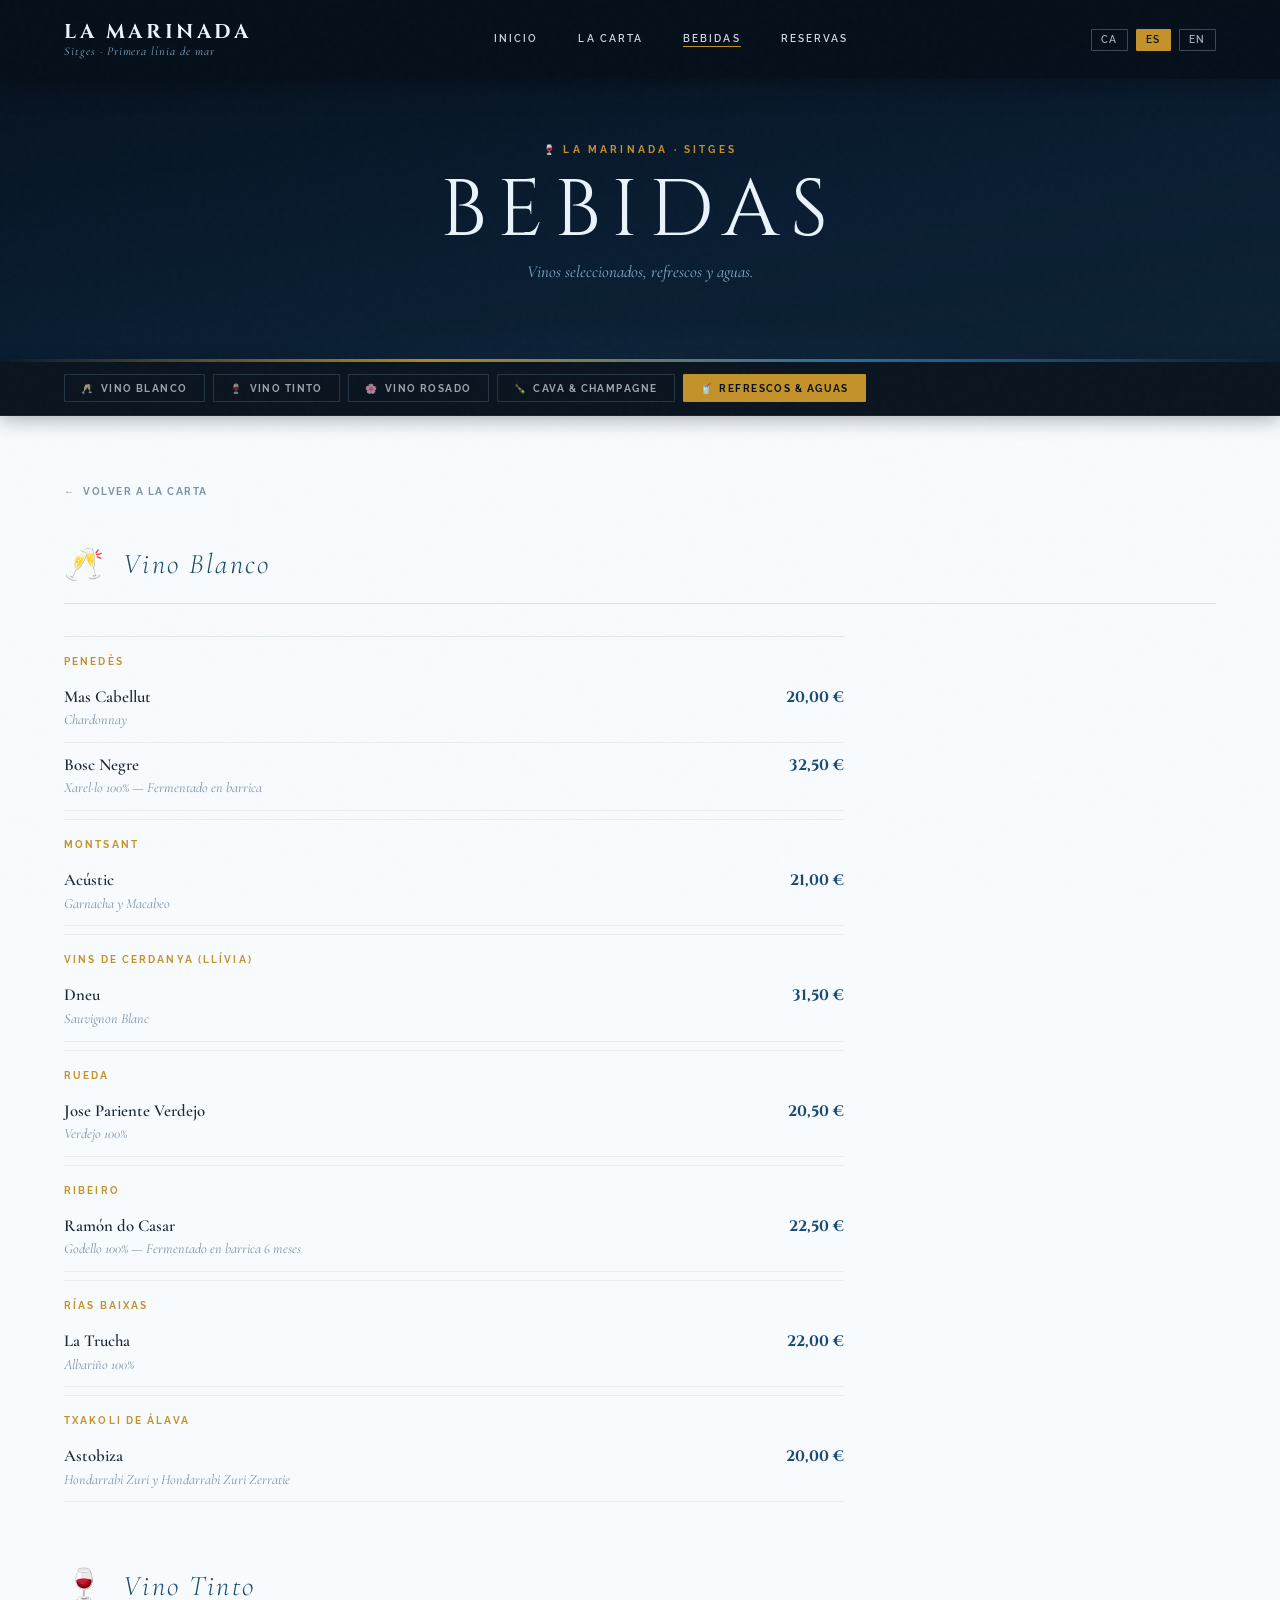
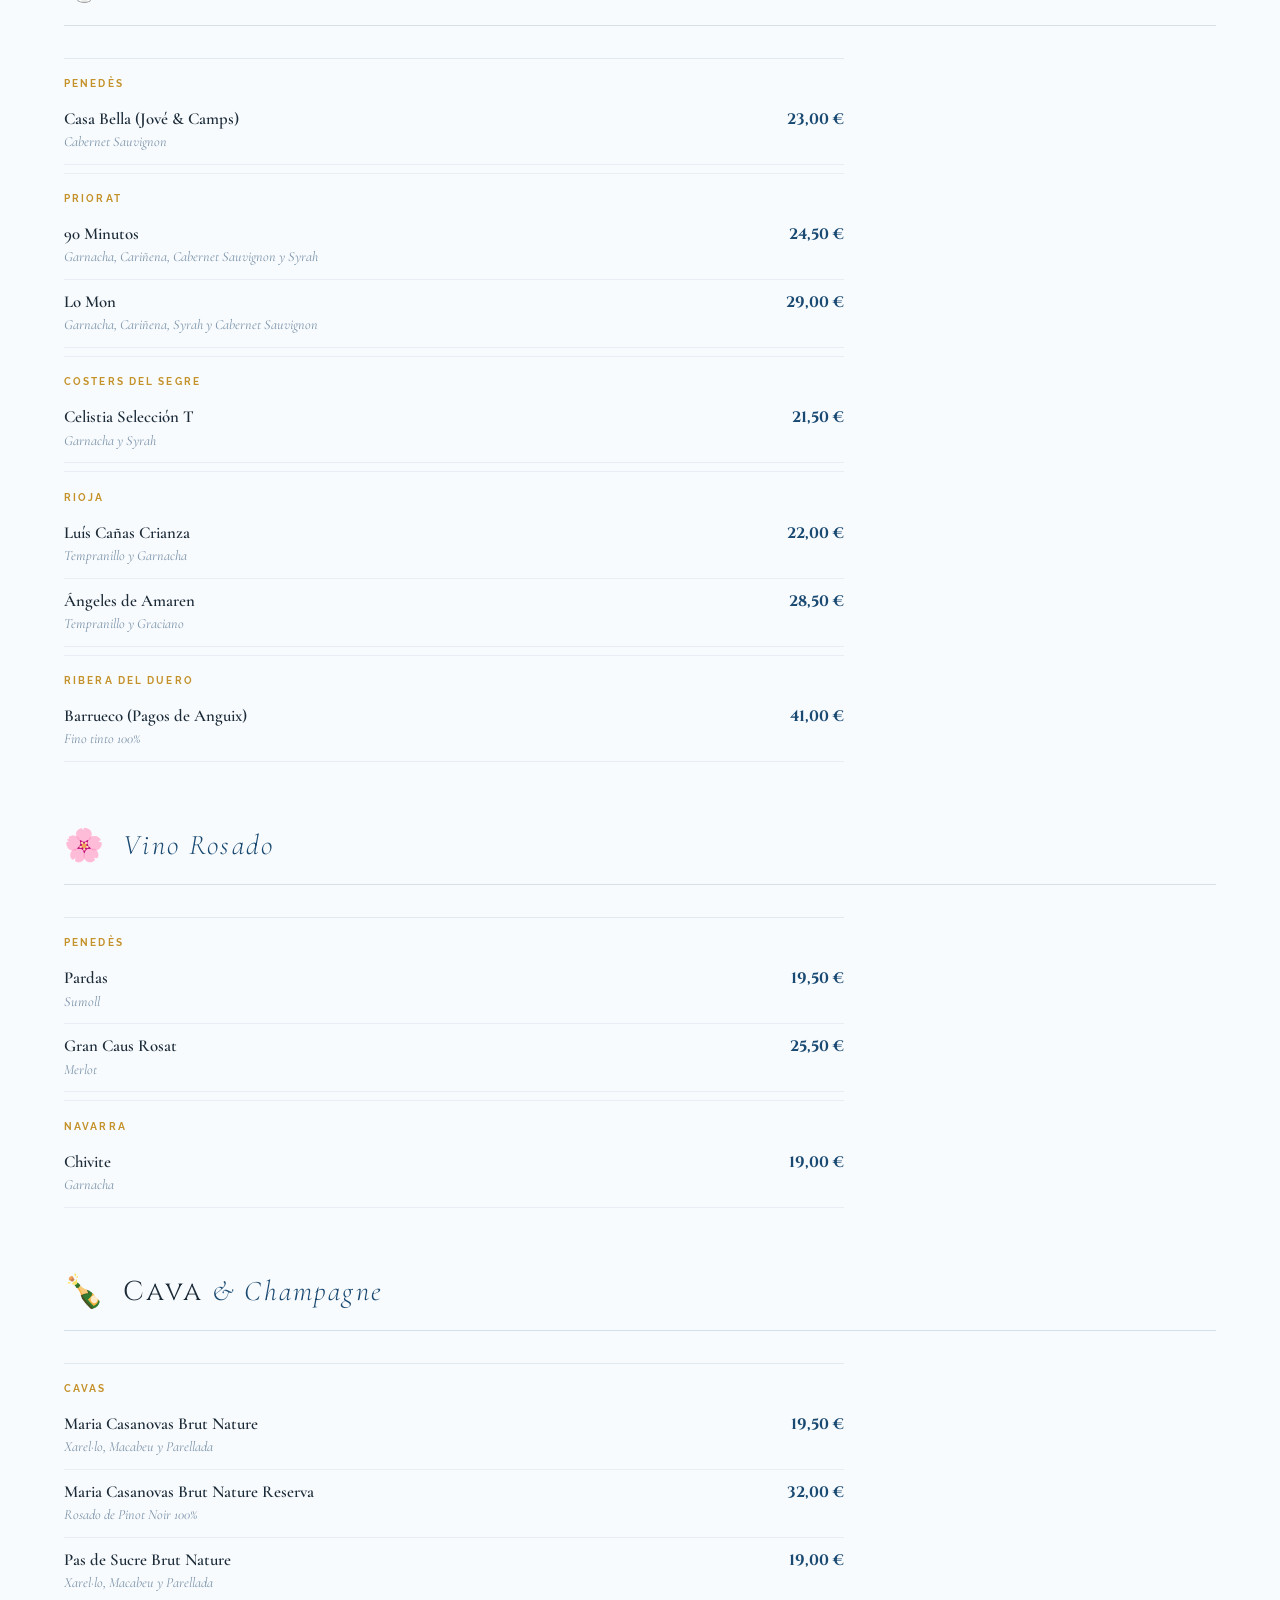
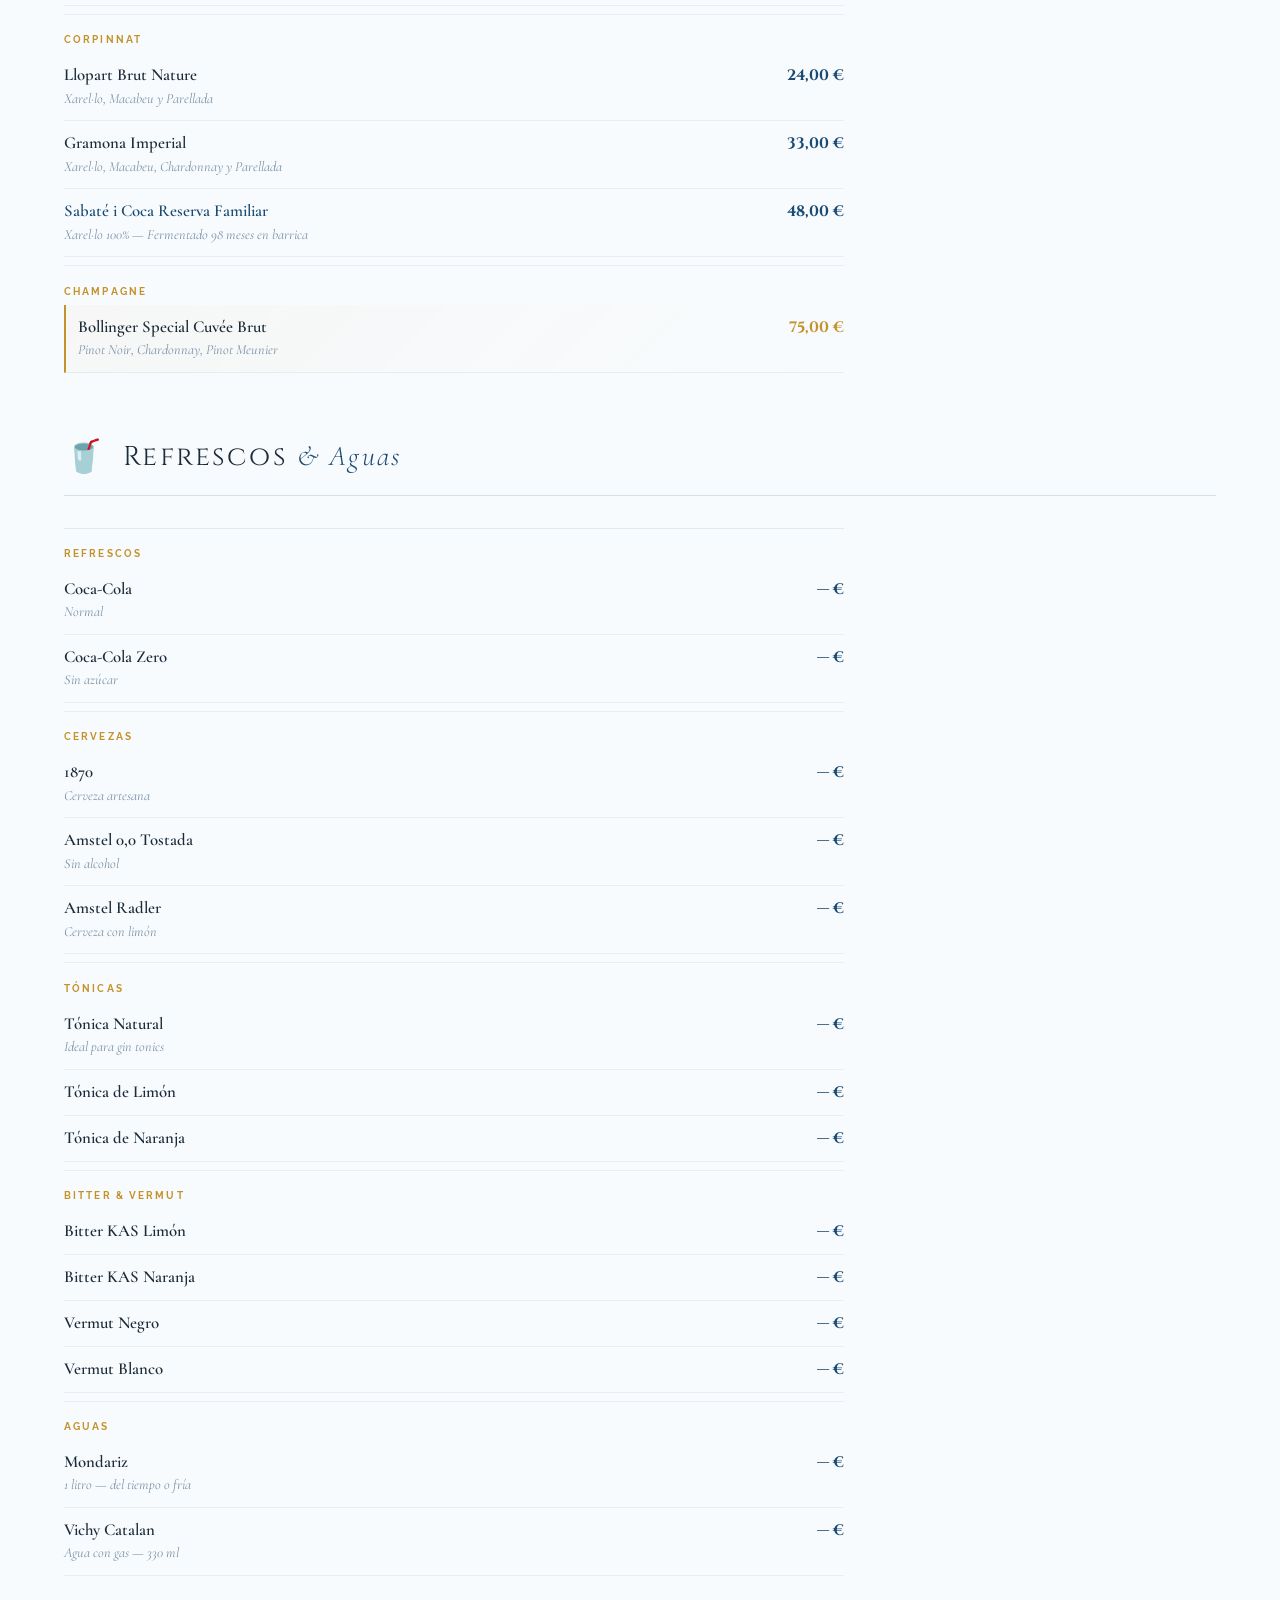
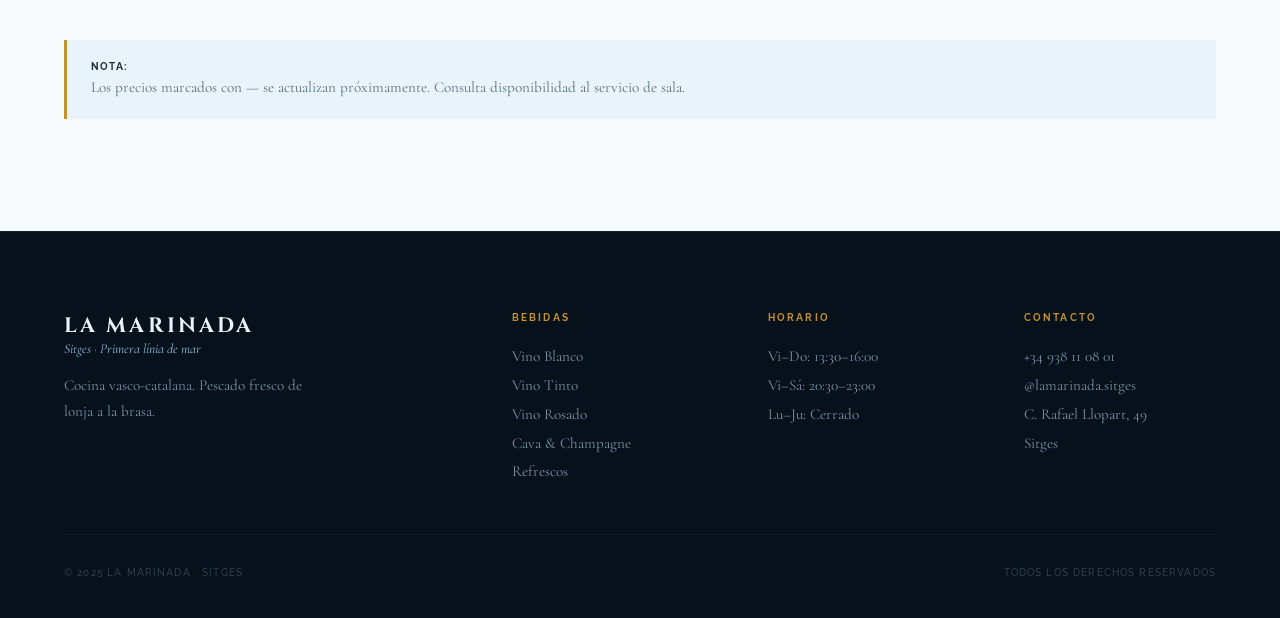
==== begudes.html @ a53715b2 "arreglamos errores y añadimos postres/platos y bebidas" ====
<!DOCTYPE html>
<html lang="es">
<head>
  <meta charset="UTF-8" />
  <meta name="viewport" content="width=device-width, initial-scale=1.0" />
  <title>Begudes — La Marinada · Sitges</title>
  <link rel="preconnect" href="https://fonts.googleapis.com" />
  <link rel="preconnect" href="https://fonts.gstatic.com" crossorigin />
  <link href="https://fonts.googleapis.com/css2?family=Cinzel:wght@400;600;700&family=Cormorant+Garamond:ital,wght@0,300;0,400;0,600;1,300;1,400;1,600&family=Raleway:wght@400;500;600;700&display=swap" rel="stylesheet" />
  <link rel="stylesheet" href="global.css" />
  <link rel="stylesheet" href="carta.css" />
  <link rel="stylesheet" href="begudes.css" />
</head>
<body class="lang-es">

<nav class="main-nav solid" id="main-nav">
  <a href="index.html" class="nav-logo">
    <span class="nav-logo-main">La Marinada</span>
    <span class="nav-logo-sub">Sitges · Primera línia de mar</span>
  </a>
  <ul class="nav-links">
    <li data-lang="ca"><a href="index.html">Inici</a></li>
    <li data-lang="ca"><a href="carta.html">La Carta</a></li>
    <li data-lang="ca"><a href="begudes.html" class="active">Begudes</a></li>
    <li data-lang="ca"><a href="index.html#reserva">Reserva</a></li>
    <li data-lang="es"><a href="index.html">Inicio</a></li>
    <li data-lang="es"><a href="carta.html">La Carta</a></li>
    <li data-lang="es"><a href="begudes.html" class="active">Bebidas</a></li>
    <li data-lang="es"><a href="index.html#reserva">Reservas</a></li>
    <li data-lang="en"><a href="index.html">Home</a></li>
    <li data-lang="en"><a href="carta.html">Menu</a></li>
    <li data-lang="en"><a href="begudes.html" class="active">Drinks</a></li>
    <li data-lang="en"><a href="index.html#reserva">Reserve</a></li>
  </ul>
  <div class="lang-switcher">
    <button onclick="setLang('ca')" data-lbtn="ca">CA</button>
    <button onclick="setLang('es')" data-lbtn="es">ES</button>
    <button onclick="setLang('en')" data-lbtn="en">EN</button>
  </div>
</nav>

<header class="page-header">
  <p class="page-header-eyebrow">🍷 La Marinada · Sitges</p>
  <h1>
    <span data-lang="ca">Begudes</span>
    <span data-lang="es">Bebidas</span>
    <span data-lang="en">Drinks</span>
  </h1>
  <p class="page-header-sub">
    <span data-lang="ca">Vins seleccionats, refrescos i aigües.</span>
    <span data-lang="es">Vinos seleccionados, refrescos y aguas.</span>
    <span data-lang="en">Selected wines, soft drinks and waters.</span>
  </p>
</header>

<!-- STICKY NAV -->
<nav class="cat-nav">
  <button class="cat-btn active" onclick="scrollToCategory('vi-blanc', this)">
    🥂 <span data-lang="ca">Vi Blanc</span><span data-lang="es">Vino Blanco</span><span data-lang="en">White Wine</span>
  </button>
  <button class="cat-btn" onclick="scrollToCategory('vi-negre', this)">
    🍷 <span data-lang="ca">Vi Negre</span><span data-lang="es">Vino Tinto</span><span data-lang="en">Red Wine</span>
  </button>
  <button class="cat-btn" onclick="scrollToCategory('vi-rosat', this)">
    🌸 <span data-lang="ca">Vi Rosat</span><span data-lang="es">Vino Rosado</span><span data-lang="en">Rosé Wine</span>
  </button>
  <button class="cat-btn" onclick="scrollToCategory('cava', this)">
    🍾 <span data-lang="ca">Cava & Champagne</span><span data-lang="es">Cava & Champagne</span><span data-lang="en">Cava & Champagne</span>
  </button>
  <button class="cat-btn" onclick="scrollToCategory('refrescos', this)">
    🥤 <span data-lang="ca">Refrescos & Aigües</span><span data-lang="es">Refrescos & Aguas</span><span data-lang="en">Soft Drinks & Water</span>
  </button>
</nav>

<main class="carta-wrap">

  <a href="carta.html" class="back-link">
    ← <span data-lang="ca">Tornar a la carta</span><span data-lang="es">Volver a la carta</span><span data-lang="en">Back to menu</span>
  </a>

  <!-- ══════════════════════════
       VI BLANC
  ═══════════════════════════ -->
  <section class="cat-section beg-section" data-lang="ca" id="vi-blanc">
    <div class="cat-header">
      <span class="cat-icon">🥂</span>
      <h2 class="cat-title"><em>Vi Blanc</em></h2>
    </div>
    <div class="wine-list">
      <div class="wine-region">Penedès</div>
      <div class="wine-item"><div class="wine-info"><span class="wine-name">Mas Cabellut</span><span class="wine-grape">Chardonnay</span></div><span class="wine-price">20,00 €</span></div>
      <div class="wine-item"><div class="wine-info"><span class="wine-name">Bosc Negre</span><span class="wine-grape">Xarel·lo 100% — Fermentat en barrica</span></div><span class="wine-price">32,50 €</span></div>

      <div class="wine-region">Montsant</div>
      <div class="wine-item"><div class="wine-info"><span class="wine-name">Acústic</span><span class="wine-grape">Garnatxa i Macabeu</span></div><span class="wine-price">21,00 €</span></div>

      <div class="wine-region">Vins de Cerdanya (Llívia)</div>
      <div class="wine-item"><div class="wine-info"><span class="wine-name">Dneu</span><span class="wine-grape">Sauvignon Blanc</span></div><span class="wine-price">31,50 €</span></div>

      <div class="wine-region">Rueda</div>
      <div class="wine-item"><div class="wine-info"><span class="wine-name">Jose Pariente Verdejo</span><span class="wine-grape">Verdejo 100%</span></div><span class="wine-price">20,50 €</span></div>

      <div class="wine-region">Ribeiro</div>
      <div class="wine-item"><div class="wine-info"><span class="wine-name">Ramón do Casar</span><span class="wine-grape">Godello 100% — Fermentat en barrica 6 mesos</span></div><span class="wine-price">22,50 €</span></div>

      <div class="wine-region">Ries Baixas</div>
      <div class="wine-item"><div class="wine-info"><span class="wine-name">La Trucha</span><span class="wine-grape">Albariño 100%</span></div><span class="wine-price">22,00 €</span></div>

      <div class="wine-region">Txakoli de Àlava</div>
      <div class="wine-item"><div class="wine-info"><span class="wine-name">Astobiza</span><span class="wine-grape">Hondarrabi Zuri i Hondarrabi Zuri Zerratie</span></div><span class="wine-price">20,00 €</span></div>
    </div>
  </section>

  <section class="cat-section beg-section" data-lang="es" id="vi-blanc">
    <div class="cat-header">
      <span class="cat-icon">🥂</span>
      <h2 class="cat-title"><em>Vino Blanco</em></h2>
    </div>
    <div class="wine-list">
      <div class="wine-region">Penedès</div>
      <div class="wine-item"><div class="wine-info"><span class="wine-name">Mas Cabellut</span><span class="wine-grape">Chardonnay</span></div><span class="wine-price">20,00 €</span></div>
      <div class="wine-item"><div class="wine-info"><span class="wine-name">Bosc Negre</span><span class="wine-grape">Xarel·lo 100% — Fermentado en barrica</span></div><span class="wine-price">32,50 €</span></div>

      <div class="wine-region">Montsant</div>
      <div class="wine-item"><div class="wine-info"><span class="wine-name">Acústic</span><span class="wine-grape">Garnacha y Macabeo</span></div><span class="wine-price">21,00 €</span></div>

      <div class="wine-region">Vins de Cerdanya (Llívia)</div>
      <div class="wine-item"><div class="wine-info"><span class="wine-name">Dneu</span><span class="wine-grape">Sauvignon Blanc</span></div><span class="wine-price">31,50 €</span></div>

      <div class="wine-region">Rueda</div>
      <div class="wine-item"><div class="wine-info"><span class="wine-name">Jose Pariente Verdejo</span><span class="wine-grape">Verdejo 100%</span></div><span class="wine-price">20,50 €</span></div>

      <div class="wine-region">Ribeiro</div>
      <div class="wine-item"><div class="wine-info"><span class="wine-name">Ramón do Casar</span><span class="wine-grape">Godello 100% — Fermentado en barrica 6 meses</span></div><span class="wine-price">22,50 €</span></div>

      <div class="wine-region">Rías Baixas</div>
      <div class="wine-item"><div class="wine-info"><span class="wine-name">La Trucha</span><span class="wine-grape">Albariño 100%</span></div><span class="wine-price">22,00 €</span></div>

      <div class="wine-region">Txakoli de Álava</div>
      <div class="wine-item"><div class="wine-info"><span class="wine-name">Astobiza</span><span class="wine-grape">Hondarrabi Zuri y Hondarrabi Zuri Zerratie</span></div><span class="wine-price">20,00 €</span></div>
    </div>
  </section>

  <section class="cat-section beg-section" data-lang="en" id="vi-blanc">
    <div class="cat-header">
      <span class="cat-icon">🥂</span>
      <h2 class="cat-title"><em>White Wine</em></h2>
    </div>
    <div class="wine-list">
      <div class="wine-region">Penedès</div>
      <div class="wine-item"><div class="wine-info"><span class="wine-name">Mas Cabellut</span><span class="wine-grape">Chardonnay</span></div><span class="wine-price">20,00 €</span></div>
      <div class="wine-item"><div class="wine-info"><span class="wine-name">Bosc Negre</span><span class="wine-grape">Xarel·lo 100% — Barrel fermented</span></div><span class="wine-price">32,50 €</span></div>
      <div class="wine-region">Montsant</div>
      <div class="wine-item"><div class="wine-info"><span class="wine-name">Acústic</span><span class="wine-grape">Grenache & Macabeo</span></div><span class="wine-price">21,00 €</span></div>
      <div class="wine-region">Vins de Cerdanya (Llívia)</div>
      <div class="wine-item"><div class="wine-info"><span class="wine-name">Dneu</span><span class="wine-grape">Sauvignon Blanc</span></div><span class="wine-price">31,50 €</span></div>
      <div class="wine-region">Rueda</div>
      <div class="wine-item"><div class="wine-info"><span class="wine-name">Jose Pariente Verdejo</span><span class="wine-grape">Verdejo 100%</span></div><span class="wine-price">20,50 €</span></div>
      <div class="wine-region">Ribeiro</div>
      <div class="wine-item"><div class="wine-info"><span class="wine-name">Ramón do Casar</span><span class="wine-grape">Godello 100% — 6 months barrel aged</span></div><span class="wine-price">22,50 €</span></div>
      <div class="wine-region">Rías Baixas</div>
      <div class="wine-item"><div class="wine-info"><span class="wine-name">La Trucha</span><span class="wine-grape">Albariño 100%</span></div><span class="wine-price">22,00 €</span></div>
      <div class="wine-region">Txakoli de Álava</div>
      <div class="wine-item"><div class="wine-info"><span class="wine-name">Astobiza</span><span class="wine-grape">Hondarrabi Zuri & Hondarrabi Zuri Zerratie</span></div><span class="wine-price">20,00 €</span></div>
    </div>
  </section>

  <!-- ══════════════════════════
       VI NEGRE
  ═══════════════════════════ -->
  <section class="cat-section beg-section" data-lang="ca" id="vi-negre">
    <div class="cat-header">
      <span class="cat-icon">🍷</span>
      <h2 class="cat-title"><em>Vi Negre</em></h2>
    </div>
    <div class="wine-list">
      <div class="wine-region">Penedès</div>
      <div class="wine-item"><div class="wine-info"><span class="wine-name">Casa Bella (Jové & Camps)</span><span class="wine-grape">Cabernet Sauvignon</span></div><span class="wine-price">23,00 €</span></div>
      <div class="wine-region">Priorat</div>
      <div class="wine-item"><div class="wine-info"><span class="wine-name">90 Minuts</span><span class="wine-grape">Garnatxa, Carinyena, Cabernet Sauvignon i Syra</span></div><span class="wine-price">24,50 €</span></div>
      <div class="wine-item"><div class="wine-info"><span class="wine-name">Lo Mon</span><span class="wine-grape">Garnatxa, Carinyena, Syrah i Cabernet Sauvignon</span></div><span class="wine-price">29,00 €</span></div>
      <div class="wine-region">Costers del Segre</div>
      <div class="wine-item"><div class="wine-info"><span class="wine-name">Celistia Selecció T</span><span class="wine-grape">Garnatxa i Syrah</span></div><span class="wine-price">21,50 €</span></div>
      <div class="wine-region">Rioja</div>
      <div class="wine-item"><div class="wine-info"><span class="wine-name">Luís Cañas Crianza</span><span class="wine-grape">Tempranillo i Garnatxa</span></div><span class="wine-price">22,00 €</span></div>
      <div class="wine-item"><div class="wine-info"><span class="wine-name">Ángeles de Amaren</span><span class="wine-grape">Tempranillo i Graciano</span></div><span class="wine-price">28,50 €</span></div>
      <div class="wine-region">Ribera del Duero</div>
      <div class="wine-item"><div class="wine-info"><span class="wine-name">Barrueco (Pagos de Anguix)</span><span class="wine-grape">Fino tinto 100%</span></div><span class="wine-price">41,00 €</span></div>
    </div>
  </section>

  <section class="cat-section beg-section" data-lang="es" id="vi-negre">
    <div class="cat-header">
      <span class="cat-icon">🍷</span>
      <h2 class="cat-title"><em>Vino Tinto</em></h2>
    </div>
    <div class="wine-list">
      <div class="wine-region">Penedès</div>
      <div class="wine-item"><div class="wine-info"><span class="wine-name">Casa Bella (Jové & Camps)</span><span class="wine-grape">Cabernet Sauvignon</span></div><span class="wine-price">23,00 €</span></div>
      <div class="wine-region">Priorat</div>
      <div class="wine-item"><div class="wine-info"><span class="wine-name">90 Minutos</span><span class="wine-grape">Garnacha, Cariñena, Cabernet Sauvignon y Syrah</span></div><span class="wine-price">24,50 €</span></div>
      <div class="wine-item"><div class="wine-info"><span class="wine-name">Lo Mon</span><span class="wine-grape">Garnacha, Cariñena, Syrah y Cabernet Sauvignon</span></div><span class="wine-price">29,00 €</span></div>
      <div class="wine-region">Costers del Segre</div>
      <div class="wine-item"><div class="wine-info"><span class="wine-name">Celistia Selección T</span><span class="wine-grape">Garnacha y Syrah</span></div><span class="wine-price">21,50 €</span></div>
      <div class="wine-region">Rioja</div>
      <div class="wine-item"><div class="wine-info"><span class="wine-name">Luís Cañas Crianza</span><span class="wine-grape">Tempranillo y Garnacha</span></div><span class="wine-price">22,00 €</span></div>
      <div class="wine-item"><div class="wine-info"><span class="wine-name">Ángeles de Amaren</span><span class="wine-grape">Tempranillo y Graciano</span></div><span class="wine-price">28,50 €</span></div>
      <div class="wine-region">Ribera del Duero</div>
      <div class="wine-item"><div class="wine-info"><span class="wine-name">Barrueco (Pagos de Anguix)</span><span class="wine-grape">Fino tinto 100%</span></div><span class="wine-price">41,00 €</span></div>
    </div>
  </section>

  <section class="cat-section beg-section" data-lang="en" id="vi-negre">
    <div class="cat-header">
      <span class="cat-icon">🍷</span>
      <h2 class="cat-title"><em>Red Wine</em></h2>
    </div>
    <div class="wine-list">
      <div class="wine-region">Penedès</div>
      <div class="wine-item"><div class="wine-info"><span class="wine-name">Casa Bella (Jové & Camps)</span><span class="wine-grape">Cabernet Sauvignon</span></div><span class="wine-price">23,00 €</span></div>
      <div class="wine-region">Priorat</div>
      <div class="wine-item"><div class="wine-info"><span class="wine-name">90 Minuts</span><span class="wine-grape">Grenache, Carignan, Cabernet Sauvignon & Syrah</span></div><span class="wine-price">24,50 €</span></div>
      <div class="wine-item"><div class="wine-info"><span class="wine-name">Lo Mon</span><span class="wine-grape">Grenache, Carignan, Syrah & Cabernet Sauvignon</span></div><span class="wine-price">29,00 €</span></div>
      <div class="wine-region">Costers del Segre</div>
      <div class="wine-item"><div class="wine-info"><span class="wine-name">Celistia Selecció T</span><span class="wine-grape">Grenache & Syrah</span></div><span class="wine-price">21,50 €</span></div>
      <div class="wine-region">Rioja</div>
      <div class="wine-item"><div class="wine-info"><span class="wine-name">Luís Cañas Crianza</span><span class="wine-grape">Tempranillo & Grenache</span></div><span class="wine-price">22,00 €</span></div>
      <div class="wine-item"><div class="wine-info"><span class="wine-name">Ángeles de Amaren</span><span class="wine-grape">Tempranillo & Graciano</span></div><span class="wine-price">28,50 €</span></div>
      <div class="wine-region">Ribera del Duero</div>
      <div class="wine-item"><div class="wine-info"><span class="wine-name">Barrueco (Pagos de Anguix)</span><span class="wine-grape">Fino tinto 100%</span></div><span class="wine-price">41,00 €</span></div>
    </div>
  </section>

  <!-- ══════════════════════════
       VI ROSAT
  ═══════════════════════════ -->
  <section class="cat-section beg-section" data-lang="ca" id="vi-rosat">
    <div class="cat-header">
      <span class="cat-icon">🌸</span>
      <h2 class="cat-title"><em>Vi Rosat</em></h2>
    </div>
    <div class="wine-list">
      <div class="wine-region">Penedès</div>
      <div class="wine-item"><div class="wine-info"><span class="wine-name">Pardas</span><span class="wine-grape">Sumoll</span></div><span class="wine-price">19,50 €</span></div>
      <div class="wine-item"><div class="wine-info"><span class="wine-name">Gran Caus Rosat</span><span class="wine-grape">Merlot</span></div><span class="wine-price">25,50 €</span></div>
      <div class="wine-region">Navarra</div>
      <div class="wine-item"><div class="wine-info"><span class="wine-name">Chivite</span><span class="wine-grape">Garnatxa</span></div><span class="wine-price">19,00 €</span></div>
    </div>
  </section>

  <section class="cat-section beg-section" data-lang="es" id="vi-rosat">
    <div class="cat-header">
      <span class="cat-icon">🌸</span>
      <h2 class="cat-title"><em>Vino Rosado</em></h2>
    </div>
    <div class="wine-list">
      <div class="wine-region">Penedès</div>
      <div class="wine-item"><div class="wine-info"><span class="wine-name">Pardas</span><span class="wine-grape">Sumoll</span></div><span class="wine-price">19,50 €</span></div>
      <div class="wine-item"><div class="wine-info"><span class="wine-name">Gran Caus Rosat</span><span class="wine-grape">Merlot</span></div><span class="wine-price">25,50 €</span></div>
      <div class="wine-region">Navarra</div>
      <div class="wine-item"><div class="wine-info"><span class="wine-name">Chivite</span><span class="wine-grape">Garnacha</span></div><span class="wine-price">19,00 €</span></div>
    </div>
  </section>

  <section class="cat-section beg-section" data-lang="en" id="vi-rosat">
    <div class="cat-header">
      <span class="cat-icon">🌸</span>
      <h2 class="cat-title"><em>Rosé Wine</em></h2>
    </div>
    <div class="wine-list">
      <div class="wine-region">Penedès</div>
      <div class="wine-item"><div class="wine-info"><span class="wine-name">Pardas</span><span class="wine-grape">Sumoll</span></div><span class="wine-price">19,50 €</span></div>
      <div class="wine-item"><div class="wine-info"><span class="wine-name">Gran Caus Rosat</span><span class="wine-grape">Merlot</span></div><span class="wine-price">25,50 €</span></div>
      <div class="wine-region">Navarra</div>
      <div class="wine-item"><div class="wine-info"><span class="wine-name">Chivite</span><span class="wine-grape">Grenache</span></div><span class="wine-price">19,00 €</span></div>
    </div>
  </section>

  <!-- ══════════════════════════
       CAVA & CHAMPAGNE
  ═══════════════════════════ -->
  <section class="cat-section beg-section" data-lang="ca" id="cava">
    <div class="cat-header">
      <span class="cat-icon">🍾</span>
      <h2 class="cat-title">Cava <em>& Champagne</em></h2>
    </div>
    <div class="wine-list">
      <div class="wine-region">Cavas</div>
      <div class="wine-item"><div class="wine-info"><span class="wine-name">Maria Casanovas Brut Nature</span><span class="wine-grape">Xarel·lo, Macabeu i Parellada</span></div><span class="wine-price">19,50 €</span></div>
      <div class="wine-item"><div class="wine-info"><span class="wine-name">Maria Casanovas Brut Nature Reserva</span><span class="wine-grape">Rosat de Pinot Noir 100%</span></div><span class="wine-price">32,00 €</span></div>
      <div class="wine-item"><div class="wine-info"><span class="wine-name">Pas de Sucre Brut Nature</span><span class="wine-grape">Xarel·lo, Macabeu i Parellada</span></div><span class="wine-price">19,00 €</span></div>
      <div class="wine-region">Corpinnat</div>
      <div class="wine-item"><div class="wine-info"><span class="wine-name">Llopart Brut Nature</span><span class="wine-grape">Xarel·lo, Macabeu i Parellada</span></div><span class="wine-price">24,00 €</span></div>
      <div class="wine-item"><div class="wine-info"><span class="wine-name">Gramona Imperial</span><span class="wine-grape">Xarel·lo, Macabeu, Chardonnay i Parellada</span></div><span class="wine-price">33,00 €</span></div>
      <div class="wine-item wine-item--highlight"><div class="wine-info"><span class="wine-name">Sabaté i Coca Reserva Familiar</span><span class="wine-grape">Xarel·lo 100% — Fermentat 98 mesos en barrica</span></div><span class="wine-price">48,00 €</span></div>
      <div class="wine-region">Champagne</div>
      <div class="wine-item wine-item--premium"><div class="wine-info"><span class="wine-name">Bollinger Special Cuvée Brut</span><span class="wine-grape">Pinot Noir, Chardonnay, Pinot Meunier</span></div><span class="wine-price">75,00 €</span></div>
    </div>
  </section>

  <section class="cat-section beg-section" data-lang="es" id="cava">
    <div class="cat-header">
      <span class="cat-icon">🍾</span>
      <h2 class="cat-title">Cava <em>& Champagne</em></h2>
    </div>
    <div class="wine-list">
      <div class="wine-region">Cavas</div>
      <div class="wine-item"><div class="wine-info"><span class="wine-name">Maria Casanovas Brut Nature</span><span class="wine-grape">Xarel·lo, Macabeu y Parellada</span></div><span class="wine-price">19,50 €</span></div>
      <div class="wine-item"><div class="wine-info"><span class="wine-name">Maria Casanovas Brut Nature Reserva</span><span class="wine-grape">Rosado de Pinot Noir 100%</span></div><span class="wine-price">32,00 €</span></div>
      <div class="wine-item"><div class="wine-info"><span class="wine-name">Pas de Sucre Brut Nature</span><span class="wine-grape">Xarel·lo, Macabeu y Parellada</span></div><span class="wine-price">19,00 €</span></div>
      <div class="wine-region">Corpinnat</div>
      <div class="wine-item"><div class="wine-info"><span class="wine-name">Llopart Brut Nature</span><span class="wine-grape">Xarel·lo, Macabeu y Parellada</span></div><span class="wine-price">24,00 €</span></div>
      <div class="wine-item"><div class="wine-info"><span class="wine-name">Gramona Imperial</span><span class="wine-grape">Xarel·lo, Macabeu, Chardonnay y Parellada</span></div><span class="wine-price">33,00 €</span></div>
      <div class="wine-item wine-item--highlight"><div class="wine-info"><span class="wine-name">Sabaté i Coca Reserva Familiar</span><span class="wine-grape">Xarel·lo 100% — Fermentado 98 meses en barrica</span></div><span class="wine-price">48,00 €</span></div>
      <div class="wine-region">Champagne</div>
      <div class="wine-item wine-item--premium"><div class="wine-info"><span class="wine-name">Bollinger Special Cuvée Brut</span><span class="wine-grape">Pinot Noir, Chardonnay, Pinot Meunier</span></div><span class="wine-price">75,00 €</span></div>
    </div>
  </section>

  <section class="cat-section beg-section" data-lang="en" id="cava">
    <div class="cat-header">
      <span class="cat-icon">🍾</span>
      <h2 class="cat-title">Cava <em>& Champagne</em></h2>
    </div>
    <div class="wine-list">
      <div class="wine-region">Cavas</div>
      <div class="wine-item"><div class="wine-info"><span class="wine-name">Maria Casanovas Brut Nature</span><span class="wine-grape">Xarel·lo, Macabeu & Parellada</span></div><span class="wine-price">19,50 €</span></div>
      <div class="wine-item"><div class="wine-info"><span class="wine-name">Maria Casanovas Brut Nature Reserva</span><span class="wine-grape">100% Pinot Noir Rosé</span></div><span class="wine-price">32,00 €</span></div>
      <div class="wine-item"><div class="wine-info"><span class="wine-name">Pas de Sucre Brut Nature</span><span class="wine-grape">Xarel·lo, Macabeu & Parellada</span></div><span class="wine-price">19,00 €</span></div>
      <div class="wine-region">Corpinnat</div>
      <div class="wine-item"><div class="wine-info"><span class="wine-name">Llopart Brut Nature</span><span class="wine-grape">Xarel·lo, Macabeu & Parellada</span></div><span class="wine-price">24,00 €</span></div>
      <div class="wine-item"><div class="wine-info"><span class="wine-name">Gramona Imperial</span><span class="wine-grape">Xarel·lo, Macabeu, Chardonnay & Parellada</span></div><span class="wine-price">33,00 €</span></div>
      <div class="wine-item wine-item--highlight"><div class="wine-info"><span class="wine-name">Sabaté i Coca Reserva Familiar</span><span class="wine-grape">Xarel·lo 100% — 98 months barrel aged</span></div><span class="wine-price">48,00 €</span></div>
      <div class="wine-region">Champagne</div>
      <div class="wine-item wine-item--premium"><div class="wine-info"><span class="wine-name">Bollinger Special Cuvée Brut</span><span class="wine-grape">Pinot Noir, Chardonnay, Pinot Meunier</span></div><span class="wine-price">75,00 €</span></div>
    </div>
  </section>

  <!-- ══════════════════════════
       REFRESCOS & AIGÜS
  ═══════════════════════════ -->
  <section class="cat-section beg-section" data-lang="ca" id="refrescos">
    <div class="cat-header">
      <span class="cat-icon">🥤</span>
      <h2 class="cat-title">Refrescos <em>& Aigües</em></h2>
    </div>
    <div class="wine-list">
      <div class="wine-region">Refrescos</div>
      <div class="wine-item"><div class="wine-info"><span class="wine-name">Coca-Cola</span><span class="wine-grape">Normal</span></div><span class="wine-price">— €</span></div>
      <div class="wine-item"><div class="wine-info"><span class="wine-name">Coca-Cola Zero</span><span class="wine-grape">Sense sucre</span></div><span class="wine-price">— €</span></div>
      <div class="wine-region">Cerveses</div>
      <div class="wine-item"><div class="wine-info"><span class="wine-name">1870</span><span class="wine-grape">Cervesa artesana</span></div><span class="wine-price">— €</span></div>
      <div class="wine-item"><div class="wine-info"><span class="wine-name">Amstel 0,0 Tostada</span><span class="wine-grape">Sense alcohol</span></div><span class="wine-price">— €</span></div>
      <div class="wine-item"><div class="wine-info"><span class="wine-name">Amstel Radler</span><span class="wine-grape">Cervesa amb llimona</span></div><span class="wine-price">— €</span></div>
      <div class="wine-region">Tòniques</div>
      <div class="wine-item"><div class="wine-info"><span class="wine-name">Tònica Natural</span><span class="wine-grape">Ideal per a gin tonics</span></div><span class="wine-price">— €</span></div>
      <div class="wine-item"><div class="wine-info"><span class="wine-name">Tònica de Llimona</span></div><span class="wine-price">— €</span></div>
      <div class="wine-item"><div class="wine-info"><span class="wine-name">Tònica de Taronja</span></div><span class="wine-price">— €</span></div>
      <div class="wine-region">Bitter & Vermut</div>
      <div class="wine-item"><div class="wine-info"><span class="wine-name">Bitter KAS Llimona</span></div><span class="wine-price">— €</span></div>
      <div class="wine-item"><div class="wine-info"><span class="wine-name">Bitter KAS Taronja</span></div><span class="wine-price">— €</span></div>
      <div class="wine-item"><div class="wine-info"><span class="wine-name">Vermut Negre</span></div><span class="wine-price">— €</span></div>
      <div class="wine-item"><div class="wine-info"><span class="wine-name">Vermut Blanc</span></div><span class="wine-price">— €</span></div>
      <div class="wine-region">Aigües</div>
      <div class="wine-item"><div class="wine-info"><span class="wine-name">Mondariz</span><span class="wine-grape">1 litre — del temps o freda</span></div><span class="wine-price">— €</span></div>
      <div class="wine-item"><div class="wine-info"><span class="wine-name">Vichy Catalan</span><span class="wine-grape">Aigua amb gas — 330 ml</span></div><span class="wine-price">— €</span></div>
    </div>
  </section>

  <section class="cat-section beg-section" data-lang="es" id="refrescos">
    <div class="cat-header">
      <span class="cat-icon">🥤</span>
      <h2 class="cat-title">Refrescos <em>& Aguas</em></h2>
    </div>
    <div class="wine-list">
      <div class="wine-region">Refrescos</div>
      <div class="wine-item"><div class="wine-info"><span class="wine-name">Coca-Cola</span><span class="wine-grape">Normal</span></div><span class="wine-price">— €</span></div>
      <div class="wine-item"><div class="wine-info"><span class="wine-name">Coca-Cola Zero</span><span class="wine-grape">Sin azúcar</span></div><span class="wine-price">— €</span></div>
      <div class="wine-region">Cervezas</div>
      <div class="wine-item"><div class="wine-info"><span class="wine-name">1870</span><span class="wine-grape">Cerveza artesana</span></div><span class="wine-price">— €</span></div>
      <div class="wine-item"><div class="wine-info"><span class="wine-name">Amstel 0,0 Tostada</span><span class="wine-grape">Sin alcohol</span></div><span class="wine-price">— €</span></div>
      <div class="wine-item"><div class="wine-info"><span class="wine-name">Amstel Radler</span><span class="wine-grape">Cerveza con limón</span></div><span class="wine-price">— €</span></div>
      <div class="wine-region">Tónicas</div>
      <div class="wine-item"><div class="wine-info"><span class="wine-name">Tónica Natural</span><span class="wine-grape">Ideal para gin tonics</span></div><span class="wine-price">— €</span></div>
      <div class="wine-item"><div class="wine-info"><span class="wine-name">Tónica de Limón</span></div><span class="wine-price">— €</span></div>
      <div class="wine-item"><div class="wine-info"><span class="wine-name">Tónica de Naranja</span></div><span class="wine-price">— €</span></div>
      <div class="wine-region">Bitter & Vermut</div>
      <div class="wine-item"><div class="wine-info"><span class="wine-name">Bitter KAS Limón</span></div><span class="wine-price">— €</span></div>
      <div class="wine-item"><div class="wine-info"><span class="wine-name">Bitter KAS Naranja</span></div><span class="wine-price">— €</span></div>
      <div class="wine-item"><div class="wine-info"><span class="wine-name">Vermut Negro</span></div><span class="wine-price">— €</span></div>
      <div class="wine-item"><div class="wine-info"><span class="wine-name">Vermut Blanco</span></div><span class="wine-price">— €</span></div>
      <div class="wine-region">Aguas</div>
      <div class="wine-item"><div class="wine-info"><span class="wine-name">Mondariz</span><span class="wine-grape">1 litro — del tiempo o fría</span></div><span class="wine-price">— €</span></div>
      <div class="wine-item"><div class="wine-info"><span class="wine-name">Vichy Catalan</span><span class="wine-grape">Agua con gas — 330 ml</span></div><span class="wine-price">— €</span></div>
    </div>
  </section>

  <section class="cat-section beg-section" data-lang="en" id="refrescos">
    <div class="cat-header">
      <span class="cat-icon">🥤</span>
      <h2 class="cat-title">Soft Drinks <em>& Water</em></h2>
    </div>
    <div class="wine-list">
      <div class="wine-region">Soft Drinks</div>
      <div class="wine-item"><div class="wine-info"><span class="wine-name">Coca-Cola</span></div><span class="wine-price">— €</span></div>
      <div class="wine-item"><div class="wine-info"><span class="wine-name">Coca-Cola Zero</span></div><span class="wine-price">— €</span></div>
      <div class="wine-region">Beer</div>
      <div class="wine-item"><div class="wine-info"><span class="wine-name">1870</span><span class="wine-grape">Craft beer</span></div><span class="wine-price">— €</span></div>
      <div class="wine-item"><div class="wine-info"><span class="wine-name">Amstel 0,0 Tostada</span><span class="wine-grape">Alcohol-free</span></div><span class="wine-price">— €</span></div>
      <div class="wine-item"><div class="wine-info"><span class="wine-name">Amstel Radler</span><span class="wine-grape">Beer with lemon</span></div><span class="wine-price">— €</span></div>
      <div class="wine-region">Tonics</div>
      <div class="wine-item"><div class="wine-info"><span class="wine-name">Classic Tonic Water</span><span class="wine-grape">Perfect for gin & tonics</span></div><span class="wine-price">— €</span></div>
      <div class="wine-item"><div class="wine-info"><span class="wine-name">Lemon Tonic</span></div><span class="wine-price">— €</span></div>
      <div class="wine-item"><div class="wine-info"><span class="wine-name">Orange Tonic</span></div><span class="wine-price">— €</span></div>
      <div class="wine-region">Bitter & Vermouth</div>
      <div class="wine-item"><div class="wine-info"><span class="wine-name">Bitter KAS Lemon</span></div><span class="wine-price">— €</span></div>
      <div class="wine-item"><div class="wine-info"><span class="wine-name">Bitter KAS Orange</span></div><span class="wine-price">— €</span></div>
      <div class="wine-item"><div class="wine-info"><span class="wine-name">Red Vermouth</span></div><span class="wine-price">— €</span></div>
      <div class="wine-item"><div class="wine-info"><span class="wine-name">White Vermouth</span></div><span class="wine-price">— €</span></div>
      <div class="wine-region">Water</div>
      <div class="wine-item"><div class="wine-info"><span class="wine-name">Mondariz</span><span class="wine-grape">1 litre — room temperature or cold</span></div><span class="wine-price">— €</span></div>
      <div class="wine-item"><div class="wine-info"><span class="wine-name">Vichy Catalan</span><span class="wine-grape">Sparkling water — 330 ml</span></div><span class="wine-price">— €</span></div>
    </div>
  </section>

  <div class="allergen-note">
    <strong data-lang="ca">Nota:</strong>
    <strong data-lang="es">Nota:</strong>
    <strong data-lang="en">Note:</strong>
    <span data-lang="ca"> Els preus marcats amb — s'actualitzen pròximament. Consulta disponibilitat al servei de sala.</span>
    <span data-lang="es"> Los precios marcados con — se actualizan próximamente. Consulta disponibilidad al servicio de sala.</span>
    <span data-lang="en"> Prices marked — will be updated shortly. Ask our staff for availability.</span>
  </div>

</main>

<footer class="main-footer">
  <div class="footer-inner">
    <div class="footer-top">
      <div class="footer-brand">
        <div class="footer-brand-name">La Marinada</div>
        <div class="footer-brand-sub">Sitges · Primera línia de mar</div>
        <p><span data-lang="ca">Cuina vasco-catalana. Peix fresc de llotja a la brasa.</span><span data-lang="es">Cocina vasco-catalana. Pescado fresco de lonja a la brasa.</span><span data-lang="en">Basque-Catalan cuisine. Fresh market fish over the grill.</span></p>
      </div>
      <div class="footer-col">
        <h5><span data-lang="ca">Begudes</span><span data-lang="es">Bebidas</span><span data-lang="en">Drinks</span></h5>
        <a href="#vi-blanc"><span data-lang="ca">Vi Blanc</span><span data-lang="es">Vino Blanco</span><span data-lang="en">White Wine</span></a>
        <a href="#vi-negre"><span data-lang="ca">Vi Negre</span><span data-lang="es">Vino Tinto</span><span data-lang="en">Red Wine</span></a>
        <a href="#vi-rosat"><span data-lang="ca">Vi Rosat</span><span data-lang="es">Vino Rosado</span><span data-lang="en">Rosé</span></a>
        <a href="#cava"><span data-lang="ca">Cava & Champagne</span><span data-lang="es">Cava & Champagne</span><span data-lang="en">Cava & Champagne</span></a>
        <a href="#refrescos"><span data-lang="ca">Refrescos</span><span data-lang="es">Refrescos</span><span data-lang="en">Soft Drinks</span></a>
      </div>
      <div class="footer-col">
        <h5><span data-lang="ca">Horari</span><span data-lang="es">Horario</span><span data-lang="en">Hours</span></h5>
        <p>Vi–Do: 13:30–16:00</p><p>Vi–Sá: 20:30–23:00</p>
        <p><span data-lang="ca">Dl–Dj: Tancat</span><span data-lang="es">Lu–Ju: Cerrado</span><span data-lang="en">Mon–Thu: Closed</span></p>
      </div>
      <div class="footer-col">
        <h5><span data-lang="ca">Contacte</span><span data-lang="es">Contacto</span><span data-lang="en">Contact</span></h5>
        <a href="tel:+34938110801">+34 938 11 08 01</a>
        <a href="https://www.instagram.com/lamarinada.sitges" target="_blank">@lamarinada.sitges</a>
        <p>C. Rafael Llopart, 49<br>Sitges</p>
      </div>
    </div>
    <div class="footer-bottom">
      <span>© 2025 La Marinada · Sitges</span>
      <span><span data-lang="ca">Tots els drets reservats</span><span data-lang="es">Todos los derechos reservados</span><span data-lang="en">All rights reserved</span></span>
    </div>
  </div>
</footer>

<script src="global.js"></script>
<script src="carta.js"></script>
</body>
</html>
---- global.css ----
/* ============================================================
   GLOBAL.CSS — La Marinada · Sitges
   Variables, reset, nav, footer, shared utilities
   ============================================================ */

:root {
  --deep:     #07111C;
  --navy:     #0E2235;
  --ocean:    #1A4A72;
  --wave:     #2878B5;
  --mist:     #8BBCD9;
  --foam:     #E8F3FB;
  --white:    #F8FBFE;
  --gold:     #C4922A;
  --gold-lt:  #DDB85A;
  --sand:     #EDE0C8;
  --stone:    #7A92A8;
  --ink:      #1C2B38;
}

*, *::before, *::after { box-sizing: border-box; margin: 0; padding: 0; }
html { scroll-behavior: smooth; }

body {
  background: var(--white);
  color: var(--ink);
  font-family: 'Cormorant Garamond', Georgia, serif;
  overflow-x: hidden;
}

/* Grain overlay — subtle */
body::before {
  content: '';
  position: fixed; inset: 0;
  background-image: url("data:image/svg+xml,%3Csvg viewBox='0 0 200 200' xmlns='http://www.w3.org/2000/svg'%3E%3Cfilter id='n'%3E%3CfeTurbulence type='fractalNoise' baseFrequency='0.8' numOctaves='4' stitchTiles='stitch'/%3E%3C/filter%3E%3Crect width='100%25' height='100%25' filter='url(%23n)' opacity='0.018'/%3E%3C/svg%3E");
  pointer-events: none; z-index: 999; opacity: .5;
}

/* ─── NAV ─── */
nav.main-nav {
  position: fixed; top: 0; left: 0; right: 0; z-index: 500;
  display: flex; align-items: center; justify-content: space-between;
  padding: 1.4rem 4rem;
  transition: background .4s, padding .3s, box-shadow .4s;
}

nav.main-nav.transparent {
  background: linear-gradient(to bottom, rgba(7,17,28,.9) 0%, rgba(7,17,28,.4) 70%, transparent 100%);
}

nav.main-nav.solid {
  background: rgba(7,17,28,.98);
  box-shadow: 0 2px 30px rgba(0,0,0,.4);
  backdrop-filter: blur(12px);
}

nav.main-nav.scrolled {
  background: rgba(7,17,28,.98) !important;
  padding: 1rem 4rem;
  box-shadow: 0 2px 30px rgba(0,0,0,.4);
  backdrop-filter: blur(12px);
}

.nav-logo { text-decoration: none; line-height: 1; }

.nav-logo-main {
  font-family: 'Cinzel', serif;
  font-size: 1.25rem; font-weight: 700;
  letter-spacing: .18em; text-transform: uppercase;
  color: var(--foam); display: block;
}

.nav-logo-sub {
  font-family: 'Cormorant Garamond', serif;
  font-size: .75rem; font-style: italic; letter-spacing: .08em;
  color: var(--mist); opacity: .9; display: block;
  margin-top: .15rem;
}

.nav-links { display: flex; gap: 2.5rem; list-style: none; }

.nav-links a {
  font-family: 'Raleway', sans-serif;
  font-size: .65rem; font-weight: 600; letter-spacing: .2em;
  text-transform: uppercase; color: rgba(232,243,251,.85);
  text-decoration: none; position: relative; padding-bottom: 3px;
  transition: color .2s;
  text-shadow: 0 1px 6px rgba(0,0,0,.5);
}

.nav-links a::after {
  content: ''; position: absolute; bottom: 0; left: 0;
  width: 0; height: 1px; background: var(--gold);
  transition: width .3s;
}

.nav-links a:hover, .nav-links a.active { color: var(--gold-lt); }
.nav-links a:hover::after, .nav-links a.active::after { width: 100%; }

/* When nav is solid (carta page / scrolled) — links fully bright */
nav.main-nav.solid .nav-links a,
nav.main-nav.scrolled .nav-links a {
  color: rgba(232,243,251,.9);
  text-shadow: none;
}

.lang-switcher { display: flex; gap: .5rem; }

.lang-switcher button {
  background: none; border: 1px solid rgba(232,243,251,.25);
  color: rgba(232,243,251,.7); font-family: 'Raleway', sans-serif;
  font-size: .6rem; font-weight: 600; letter-spacing: .1em;
  text-transform: uppercase; padding: .28rem .6rem;
  cursor: pointer; transition: all .2s; border-radius: 1px;
}

.lang-switcher button:hover,
.lang-switcher button.active {
  background: var(--gold); border-color: var(--gold); color: var(--deep);
}

/* ─── FOOTER ─── */
footer.main-footer {
  background: var(--deep);
  padding: 5rem 4rem 2.5rem;
  border-top: 1px solid rgba(139,188,217,.08);
}

.footer-inner {
  max-width: 1200px; margin: 0 auto;
}

.footer-top {
  display: grid; grid-template-columns: 2fr 1fr 1fr 1fr;
  gap: 4rem; padding-bottom: 3rem;
  border-bottom: 1px solid rgba(139,188,217,.08);
  margin-bottom: 2rem;
}

.footer-brand-name {
  font-family: 'Cinzel', serif;
  font-size: 1.3rem; font-weight: 700; letter-spacing: .15em;
  text-transform: uppercase; color: var(--foam);
}

.footer-brand-sub {
  font-family: 'Cormorant Garamond', serif;
  font-size: .85rem; font-style: italic;
  color: var(--mist); margin-bottom: 1rem;
}

.footer-brand p {
  font-family: 'Cormorant Garamond', serif;
  font-size: .95rem; line-height: 1.7;
  color: var(--stone); max-width: 260px;
}

.footer-col h5 {
  font-family: 'Raleway', sans-serif;
  font-size: .6rem; font-weight: 700; letter-spacing: .22em;
  text-transform: uppercase; color: var(--gold);
  margin-bottom: 1.2rem;
}

.footer-col p, .footer-col a {
  font-family: 'Cormorant Garamond', serif;
  font-size: .95rem; color: var(--stone);
  line-height: 1.9; text-decoration: none; display: block;
  transition: color .2s;
}

.footer-col a:hover { color: var(--foam); }

.footer-bottom {
  display: flex; justify-content: space-between; align-items: center;
  font-family: 'Raleway', sans-serif;
  font-size: .6rem; font-weight: 500; letter-spacing: .12em;
  text-transform: uppercase; color: rgba(122,146,168,.35);
}

/* ─── BUTTONS ─── */
.btn {
  font-family: 'Raleway', sans-serif;
  font-size: .65rem; font-weight: 700; letter-spacing: .22em;
  text-transform: uppercase; text-decoration: none;
  padding: .95rem 2.5rem; border-radius: 1px;
  transition: all .25s; cursor: pointer; border: none;
  display: inline-block;
}

.btn-primary {
  background: var(--gold); color: var(--deep);
  box-shadow: 0 4px 20px rgba(196,146,42,.25);
}

.btn-primary:hover {
  background: var(--gold-lt);
  box-shadow: 0 6px 28px rgba(196,146,42,.45);
  transform: translateY(-2px);
}

.btn-outline {
  background: transparent;
  border: 1px solid rgba(232,243,251,.4);
  color: var(--foam);
}

.btn-outline:hover {
  border-color: var(--gold-lt); color: var(--gold-lt);
  transform: translateY(-2px);
}

/* ─── LANG SYSTEM ─── */
[data-lang] { display: none; }
.lang-ca [data-lang="ca"],
.lang-es [data-lang="es"],
.lang-en [data-lang="en"] { display: inherit; }
.lang-ca .nav-links [data-lang="ca"],
.lang-es .nav-links [data-lang="es"],
.lang-en .nav-links [data-lang="en"] { display: flex; }

/* ─── RESPONSIVE ─── */
@media (max-width: 900px) {
  nav.main-nav, nav.main-nav.scrolled { padding: 1rem 1.5rem; }
  .nav-links { display: none; }
  footer.main-footer { padding: 3rem 1.5rem 2rem; }
  .footer-top { grid-template-columns: 1fr 1fr; gap: 2rem; }
  .footer-bottom { flex-direction: column; gap: .5rem; text-align: center; }
}

@media (max-width: 600px) {
  .footer-top { grid-template-columns: 1fr; }
}
---- carta.css ----
/* ============================================================
   CARTA.CSS — La Marinada · Sitges
   Menu/carta page styles
   ============================================================ */

/* ─── PAGE HEADER ─── */
.page-header {
  padding: 9rem 4rem 5rem;
  background: linear-gradient(170deg, var(--deep) 0%, #0A1D32 60%, var(--navy) 100%);
  text-align: center; position: relative; overflow: hidden;
}

.page-header::after {
  content: ''; position: absolute;
  bottom: 0; left: 0; right: 0; height: 3px;
  background: linear-gradient(to right, transparent, var(--gold), var(--wave), transparent);
}

.page-header::before {
  content: ''; position: absolute; inset: 0;
  background:
    radial-gradient(ellipse 70% 50% at 50% 120%, rgba(40,120,181,.15) 0%, transparent 65%);
  pointer-events: none;
}

.page-header-eyebrow {
  font-family: 'Raleway', sans-serif;
  font-size: .62rem; font-weight: 700; letter-spacing: .32em;
  text-transform: uppercase; color: var(--gold);
  margin-bottom: 1rem; position: relative; z-index: 1;
}

.page-header h1 {
  font-family: 'Cinzel', serif;
  font-size: clamp(2.5rem, 7vw, 5rem);
  font-weight: 400; letter-spacing: .14em; text-transform: uppercase;
  color: var(--foam); line-height: 1;
  margin-bottom: .6rem; position: relative; z-index: 1;
}

.page-header-sub {
  font-family: 'Cormorant Garamond', serif;
  font-size: 1.05rem; font-style: italic;
  color: var(--mist); position: relative; z-index: 1;
  opacity: .9;
}

/* ─── STICKY CATEGORY NAV ─── */
.cat-nav {
  position: sticky; top: 60px; z-index: 400;
  background: rgba(7,17,28,.98);  /* solid — no más transparencias raras */
  backdrop-filter: blur(10px);
  padding: .8rem 4rem;
  display: flex; gap: .5rem; flex-wrap: nowrap;
  overflow-x: auto;
  border-bottom: 1px solid rgba(139,188,217,.1);
  box-shadow: 0 4px 20px rgba(0,0,0,.3);
}

.cat-nav::-webkit-scrollbar { height: 2px; }
.cat-nav::-webkit-scrollbar-thumb { background: var(--gold); }

.cat-btn {
  background: none; border: 1px solid rgba(139,188,217,.2);
  color: rgba(232,243,251,.65); font-family: 'Raleway', sans-serif;
  font-size: .6rem; font-weight: 700; letter-spacing: .15em;
  text-transform: uppercase; padding: .45rem 1rem;
  cursor: pointer; transition: all .2s; border-radius: 1px;
  white-space: nowrap; display: flex; align-items: center; gap: .4rem;
}

.cat-btn:hover, .cat-btn.active {
  background: var(--gold); border-color: var(--gold);
  color: var(--deep);
}

/* ─── MAIN WRAP ─── */
.carta-wrap {
  max-width: 1400px; margin: 0 auto;
  padding: 4rem 4rem 7rem;
  background: var(--white);
}

.back-link {
  display: inline-flex; align-items: center; gap: .5rem;
  font-family: 'Raleway', sans-serif;
  font-size: .62rem; font-weight: 700; letter-spacing: .15em;
  text-transform: uppercase; color: var(--stone);
  text-decoration: none; margin-bottom: 3rem; transition: color .2s;
}

.back-link:hover { color: var(--ocean); }

/* ─── CATEGORY SECTION ─── */
.cat-section {
  margin-bottom: 5rem;
  scroll-margin-top: 130px;
  display: none;
}

.lang-ca .cat-section[data-lang="ca"],
.lang-es .cat-section[data-lang="es"],
.lang-en .cat-section[data-lang="en"] { display: block; }

.cat-header {
  display: flex; align-items: center; gap: 1.2rem;
  margin-bottom: 2rem; padding-bottom: 1.2rem;
  border-bottom: 1px solid rgba(26,74,114,.15);
}

.cat-icon { font-size: 2rem; }

.cat-title {
  font-family: 'Cinzel', serif;
  font-size: clamp(1.2rem, 3vw, 1.7rem);
  font-weight: 400; letter-spacing: .08em;
  color: var(--ink); line-height: 1;
}

.cat-title em {
  font-family: 'Cormorant Garamond', serif;
  font-size: 1.05em; font-style: italic; font-weight: 300;
  color: var(--ocean);
}

.cat-count {
  margin-left: auto;
  font-family: 'Raleway', sans-serif;
  font-size: .58rem; font-weight: 700; letter-spacing: .15em;
  text-transform: uppercase; color: var(--stone);
  background: var(--foam); padding: .28rem .75rem;
  border: 1px solid rgba(26,74,114,.1);
  white-space: nowrap;
}

/* ─── DISH GRID ─── */
.dish-grid {
  display: grid;
  grid-template-columns: repeat(4, 1fr);
  gap: 1.2rem;
}

/* ─── DISH CARD ─── */
.dish-card {
  background: #fff;
  border: 1px solid rgba(26,74,114,.1);
  cursor: pointer; text-decoration: none; color: inherit;
  transition: transform .25s, box-shadow .25s, border-color .25s;
  display: flex; flex-direction: column; overflow: hidden;
  animation: cardIn .4s both;
}

.dish-card:hover {
  transform: translateY(-5px);
  box-shadow: 0 14px 35px rgba(10,30,55,.13);
  border-color: rgba(40,120,181,.3);
}

@keyframes cardIn {
  from { opacity: 0; transform: translateY(14px); }
  to   { opacity: 1; transform: translateY(0); }
}

.dish-card:nth-child(1) { animation-delay: .04s; }
.dish-card:nth-child(2) { animation-delay: .08s; }
.dish-card:nth-child(3) { animation-delay: .12s; }
.dish-card:nth-child(4) { animation-delay: .16s; }
.dish-card:nth-child(5) { animation-delay: .20s; }
.dish-card:nth-child(6) { animation-delay: .24s; }
.dish-card:nth-child(7) { animation-delay: .28s; }
.dish-card:nth-child(8) { animation-delay: .32s; }

.dish-card-img {
  width: 100%; aspect-ratio: 4/3;
  background: linear-gradient(145deg, var(--navy) 0%, #0A1929 100%);
  display: flex; align-items: center; justify-content: center;
  font-size: 2.8rem; position: relative; overflow: hidden;
}

.dish-card-img img {
  width: 100%; height: 100%; object-fit: cover;
  transition: transform .4s;
}

.dish-card:hover .dish-card-img img { transform: scale(1.06); }

.dish-card-img::after {
  content: ''; position: absolute; inset: 0;
  background: linear-gradient(to top, rgba(7,17,28,.65) 0%, transparent 55%);
  pointer-events: none;
}

.dish-badge {
  position: absolute; top: .7rem; left: .7rem; z-index: 2;
  background: var(--gold); color: var(--deep);
  font-family: 'Raleway', sans-serif;
  font-size: .52rem; font-weight: 700; letter-spacing: .1em;
  text-transform: uppercase; padding: .2rem .55rem;
}

.dish-badge.seasonal {
  background: var(--ocean); color: var(--foam);
}

.dish-badge.market {
  background: rgba(7,17,28,.7); color: var(--gold);
  border: 1px solid var(--gold);
}

.dish-card-body {
  padding: 1rem 1.1rem 1.1rem;
  flex: 1; display: flex; flex-direction: column;
}

.dish-name {
  font-family: 'Cormorant Garamond', serif;
  font-size: 1rem; font-weight: 600; line-height: 1.25;
  color: var(--ink); margin-bottom: .3rem;
}

.dish-note {
  font-family: 'Cormorant Garamond', serif;
  font-size: .88rem; font-style: italic; line-height: 1.5;
  color: var(--stone); flex: 1; margin-bottom: .8rem;
}

.dish-footer {
  display: flex; align-items: center; justify-content: space-between;
  margin-top: auto;
}

.dish-price {
  font-family: 'Cinzel', serif;
  font-size: 1rem; font-weight: 700; color: var(--ocean);
}

.dish-arrow {
  width: 26px; height: 26px;
  border: 1px solid rgba(26,74,114,.15);
  display: flex; align-items: center; justify-content: center;
  font-size: .75rem; color: var(--stone);
  transition: background .2s, color .2s, border-color .2s, transform .2s;
  flex-shrink: 0;
}

.dish-card:hover .dish-arrow {
  background: var(--ocean); color: var(--foam);
  border-color: var(--ocean);
  transform: translateX(2px);
}

.dish-price.market {
  font-size: .72rem; font-family: 'Raleway', sans-serif;
  font-weight: 600; letter-spacing: .08em;
  color: var(--gold); text-transform: uppercase;
}

/* ─── SEPARATOR / INTRO NOTE ─── */
.cat-note {
  background: linear-gradient(135deg, var(--foam) 0%, #EDF5FB 100%);
  border-left: 3px solid var(--wave);
  padding: 1rem 1.4rem; margin-bottom: 1.5rem;
  font-family: 'Cormorant Garamond', serif;
  font-size: .95rem; font-style: italic;
  line-height: 1.6; color: #4A6070;
}

/* ─── ALLERGEN ─── */
.allergen-note {
  background: var(--foam);
  border-left: 3px solid var(--gold);
  padding: 1.2rem 1.5rem; margin-top: 4rem;
  font-family: 'Cormorant Garamond', serif;
  font-size: .95rem; line-height: 1.6; color: #5A7080;
}

.allergen-note strong {
  font-family: 'Raleway', sans-serif;
  font-size: .62rem; font-weight: 700; letter-spacing: .12em;
  text-transform: uppercase; color: var(--ink);
}

/* ─── RESPONSIVE ─── */
@media (max-width: 1200px) {
  .dish-grid { grid-template-columns: repeat(3, 1fr); }
}

@media (max-width: 900px) {
  .cat-nav { padding: .7rem 1.5rem; top: 56px; }
  .carta-wrap { padding: 3rem 1.5rem 5rem; }
  .page-header { padding: 7rem 2rem 3.5rem; }
  .dish-grid { grid-template-columns: repeat(2, 1fr); gap: 1rem; }
}

@media (max-width: 480px) {
  .dish-grid { grid-template-columns: 1fr; }
}
---- begudes.css ----
/* ============================================================
   BEGUDES.CSS — La Marinada · Sitges
   Drinks / wine page styles
   ============================================================ */

/* Override cat-section for beg-section — always block within lang system */
.beg-section { margin-bottom: 4rem; scroll-margin-top: 130px; }

/* ─── WINE LIST ─── */
.wine-list {
  max-width: 780px;
  border-top: 1px solid rgba(26,74,114,.1);
}

.wine-region {
  font-family: 'Raleway', sans-serif;
  font-size: .6rem; font-weight: 700; letter-spacing: .22em;
  text-transform: uppercase; color: var(--gold);
  padding: 1.2rem 0 .5rem;
  border-top: 1px solid rgba(26,74,114,.07);
  margin-top: .5rem;
}

.wine-region:first-child { border-top: none; margin-top: 0; }

.wine-item {
  display: flex; align-items: baseline; justify-content: space-between;
  gap: 1rem;
  padding: .75rem 0;
  border-bottom: 1px solid rgba(26,74,114,.07);
  transition: background .15s;
}

.wine-item:hover { background: rgba(26,74,114,.03); padding-left: .5rem; }

.wine-info {
  display: flex; flex-direction: column; gap: .2rem;
  flex: 1;
}

.wine-name {
  font-family: 'Cormorant Garamond', serif;
  font-size: 1.05rem; font-weight: 600;
  color: var(--ink); line-height: 1.2;
}

.wine-grape {
  font-family: 'Cormorant Garamond', serif;
  font-size: .88rem; font-style: italic;
  color: var(--stone); line-height: 1.4;
}

.wine-price {
  font-family: 'Cinzel', serif;
  font-size: .95rem; font-weight: 700;
  color: var(--ocean);
  white-space: nowrap; flex-shrink: 0;
}

/* Premium / highlight variants */
.wine-item--highlight .wine-name { color: var(--ocean); }
.wine-item--highlight .wine-price { color: var(--ocean); }

.wine-item--premium {
  background: linear-gradient(135deg, rgba(196,146,42,.04) 0%, transparent 100%);
  padding-left: .75rem;
  border-left: 2px solid var(--gold);
}

.wine-item--premium .wine-name { color: var(--ink); }
.wine-item--premium .wine-price { color: var(--gold); }

/* ─── RESPONSIVE ─── */
@media (max-width: 600px) {
  .wine-list { max-width: 100%; }
  .wine-item { flex-wrap: wrap; gap: .3rem; }
  .wine-price { margin-top: .2rem; }
}
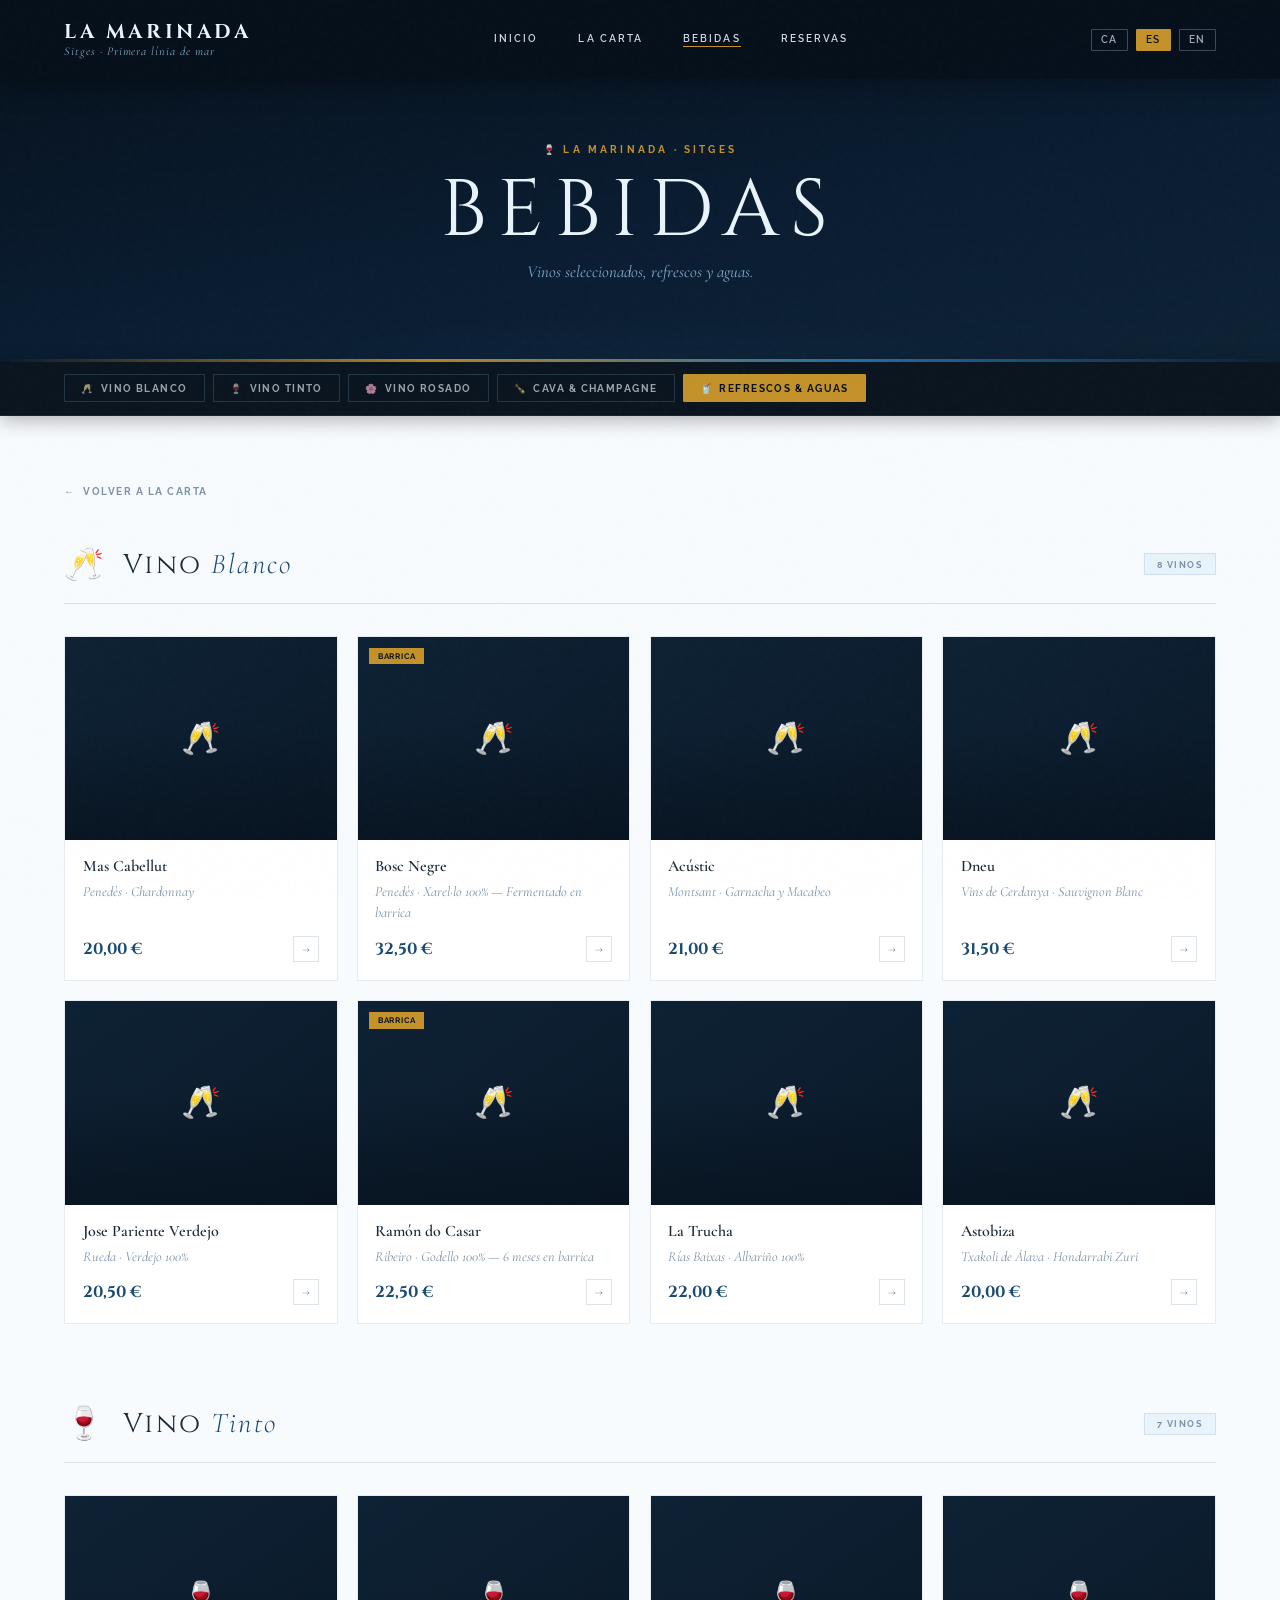
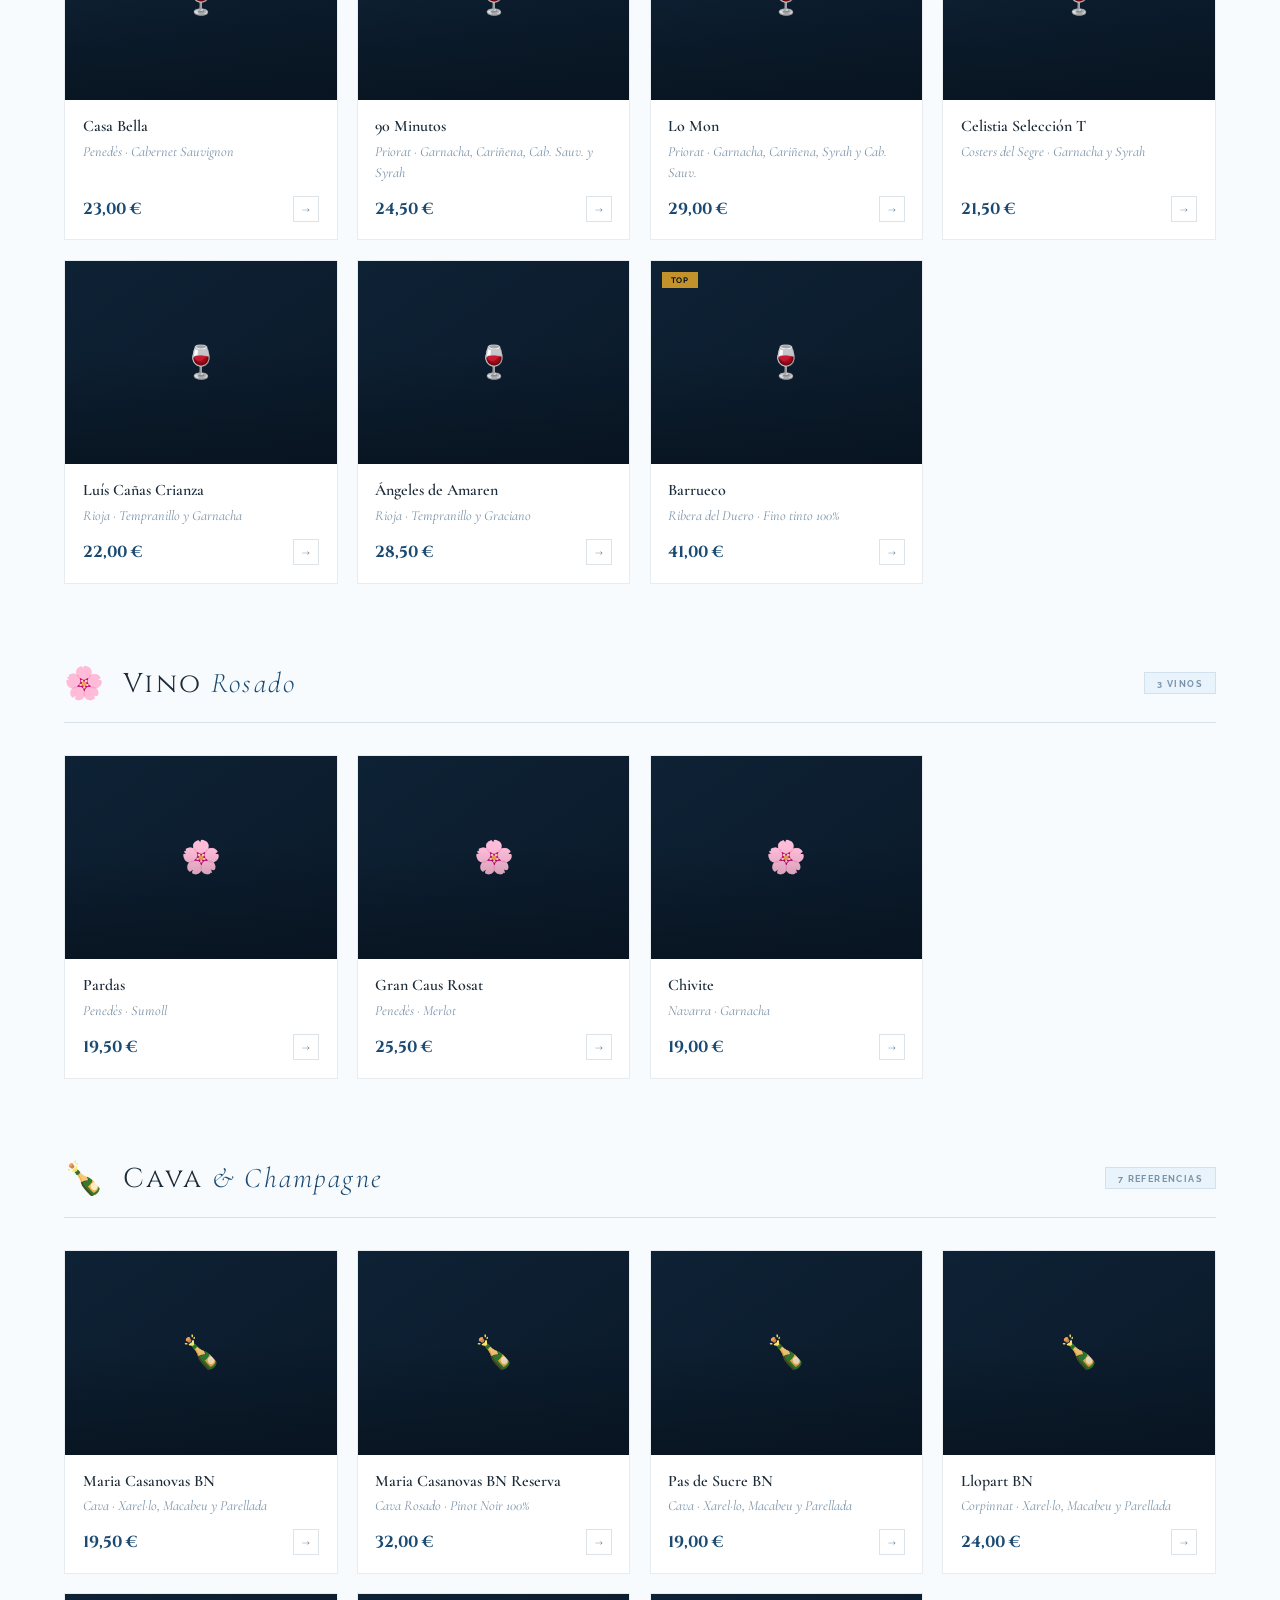
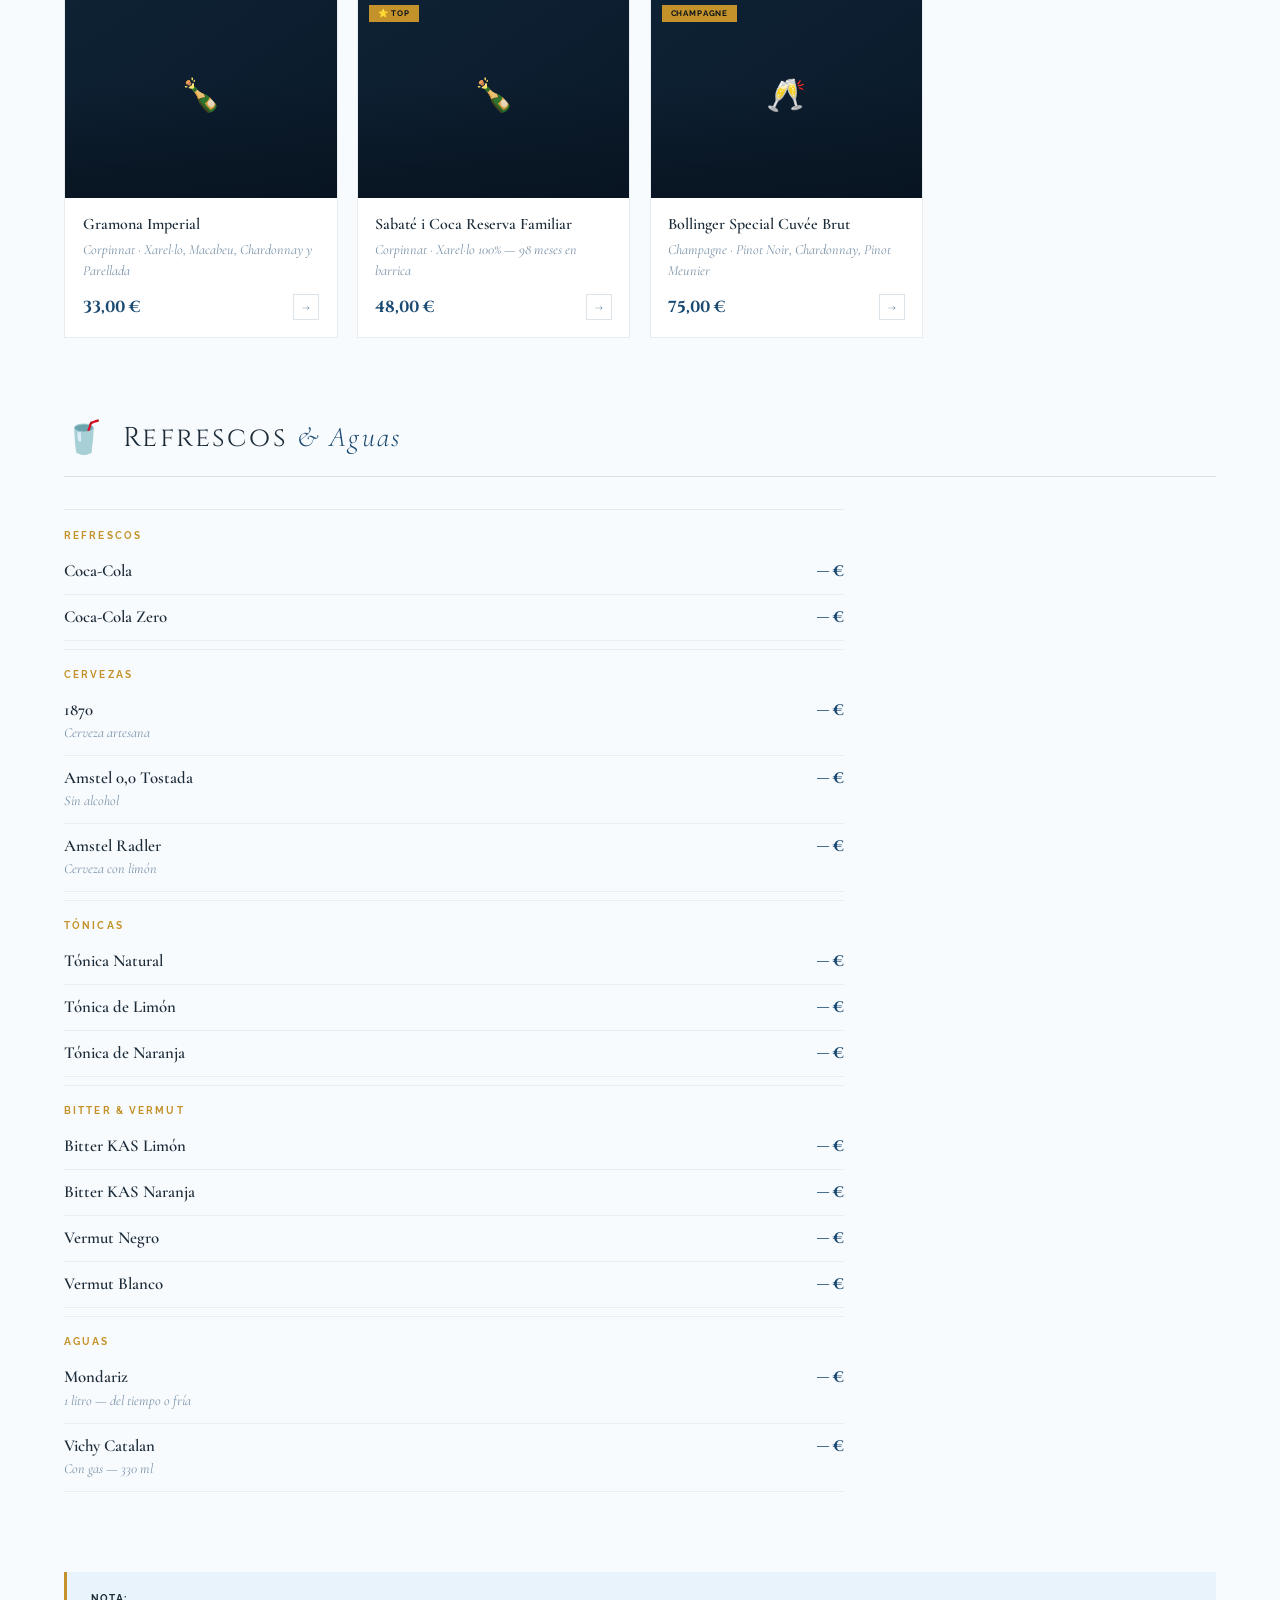
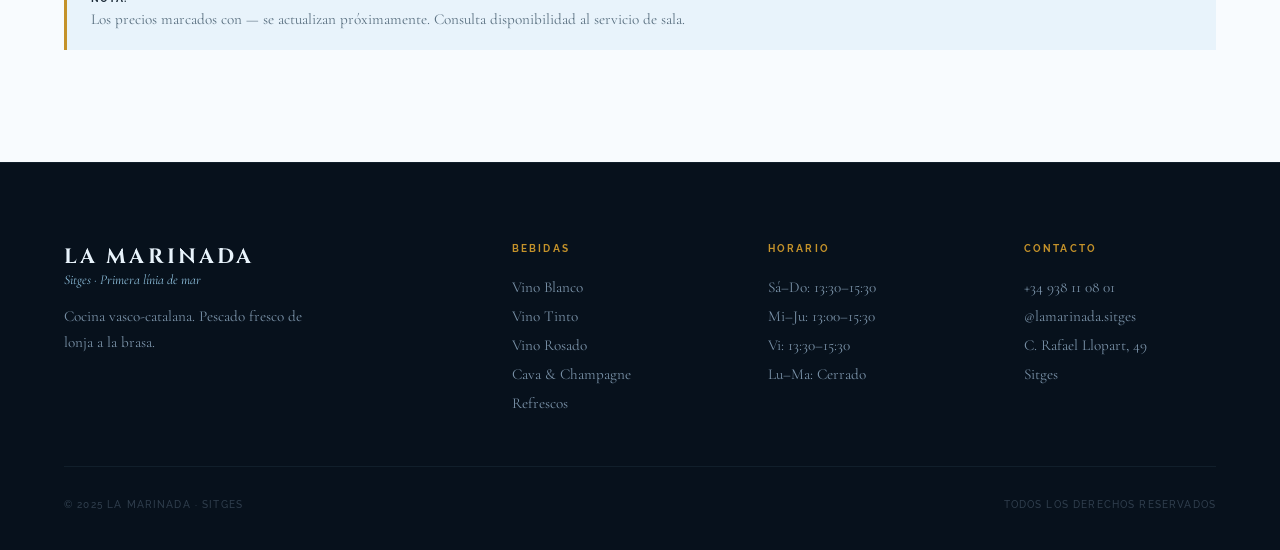
==== commit b741dd50: "correccion enlaces+ enlace maps, arreglo carta bebidas. hay que arreglar los enlaces internos y el h" ====
--- a/begudes.html
+++ b/begudes.html
@@ -53,7 +53,6 @@
   </p>
 </header>
 
-<!-- STICKY NAV -->
 <nav class="cat-nav">
   <button class="cat-btn active" onclick="scrollToCategory('vi-blanc', this)">
     🥂 <span data-lang="ca">Vi Blanc</span><span data-lang="es">Vino Blanco</span><span data-lang="en">White Wine</span>
@@ -62,13 +61,13 @@
     🍷 <span data-lang="ca">Vi Negre</span><span data-lang="es">Vino Tinto</span><span data-lang="en">Red Wine</span>
   </button>
   <button class="cat-btn" onclick="scrollToCategory('vi-rosat', this)">
-    🌸 <span data-lang="ca">Vi Rosat</span><span data-lang="es">Vino Rosado</span><span data-lang="en">Rosé Wine</span>
+    🌸 <span data-lang="ca">Vi Rosat</span><span data-lang="es">Vino Rosado</span><span data-lang="en">Rosé</span>
   </button>
   <button class="cat-btn" onclick="scrollToCategory('cava', this)">
     🍾 <span data-lang="ca">Cava & Champagne</span><span data-lang="es">Cava & Champagne</span><span data-lang="en">Cava & Champagne</span>
   </button>
   <button class="cat-btn" onclick="scrollToCategory('refrescos', this)">
-    🥤 <span data-lang="ca">Refrescos & Aigües</span><span data-lang="es">Refrescos & Aguas</span><span data-lang="en">Soft Drinks & Water</span>
+    🥤 <span data-lang="ca">Refrescos & Aigües</span><span data-lang="es">Refrescos & Aguas</span><span data-lang="en">Soft Drinks</span>
   </button>
 </nav>
 
@@ -78,282 +77,178 @@
     ← <span data-lang="ca">Tornar a la carta</span><span data-lang="es">Volver a la carta</span><span data-lang="en">Back to menu</span>
   </a>
 
-  <!-- ══════════════════════════
-       VI BLANC
-  ═══════════════════════════ -->
-  <section class="cat-section beg-section" data-lang="ca" id="vi-blanc">
-    <div class="cat-header">
-      <span class="cat-icon">🥂</span>
-      <h2 class="cat-title"><em>Vi Blanc</em></h2>
-    </div>
-    <div class="wine-list">
-      <div class="wine-region">Penedès</div>
-      <div class="wine-item"><div class="wine-info"><span class="wine-name">Mas Cabellut</span><span class="wine-grape">Chardonnay</span></div><span class="wine-price">20,00 €</span></div>
-      <div class="wine-item"><div class="wine-info"><span class="wine-name">Bosc Negre</span><span class="wine-grape">Xarel·lo 100% — Fermentat en barrica</span></div><span class="wine-price">32,50 €</span></div>
-
-      <div class="wine-region">Montsant</div>
-      <div class="wine-item"><div class="wine-info"><span class="wine-name">Acústic</span><span class="wine-grape">Garnatxa i Macabeu</span></div><span class="wine-price">21,00 €</span></div>
-
-      <div class="wine-region">Vins de Cerdanya (Llívia)</div>
-      <div class="wine-item"><div class="wine-info"><span class="wine-name">Dneu</span><span class="wine-grape">Sauvignon Blanc</span></div><span class="wine-price">31,50 €</span></div>
-
-      <div class="wine-region">Rueda</div>
-      <div class="wine-item"><div class="wine-info"><span class="wine-name">Jose Pariente Verdejo</span><span class="wine-grape">Verdejo 100%</span></div><span class="wine-price">20,50 €</span></div>
-
-      <div class="wine-region">Ribeiro</div>
-      <div class="wine-item"><div class="wine-info"><span class="wine-name">Ramón do Casar</span><span class="wine-grape">Godello 100% — Fermentat en barrica 6 mesos</span></div><span class="wine-price">22,50 €</span></div>
-
-      <div class="wine-region">Ries Baixas</div>
-      <div class="wine-item"><div class="wine-info"><span class="wine-name">La Trucha</span><span class="wine-grape">Albariño 100%</span></div><span class="wine-price">22,00 €</span></div>
-
-      <div class="wine-region">Txakoli de Àlava</div>
-      <div class="wine-item"><div class="wine-info"><span class="wine-name">Astobiza</span><span class="wine-grape">Hondarrabi Zuri i Hondarrabi Zuri Zerratie</span></div><span class="wine-price">20,00 €</span></div>
-    </div>
-  </section>
-
-  <section class="cat-section beg-section" data-lang="es" id="vi-blanc">
-    <div class="cat-header">
-      <span class="cat-icon">🥂</span>
-      <h2 class="cat-title"><em>Vino Blanco</em></h2>
-    </div>
-    <div class="wine-list">
-      <div class="wine-region">Penedès</div>
-      <div class="wine-item"><div class="wine-info"><span class="wine-name">Mas Cabellut</span><span class="wine-grape">Chardonnay</span></div><span class="wine-price">20,00 €</span></div>
-      <div class="wine-item"><div class="wine-info"><span class="wine-name">Bosc Negre</span><span class="wine-grape">Xarel·lo 100% — Fermentado en barrica</span></div><span class="wine-price">32,50 €</span></div>
-
-      <div class="wine-region">Montsant</div>
-      <div class="wine-item"><div class="wine-info"><span class="wine-name">Acústic</span><span class="wine-grape">Garnacha y Macabeo</span></div><span class="wine-price">21,00 €</span></div>
-
-      <div class="wine-region">Vins de Cerdanya (Llívia)</div>
-      <div class="wine-item"><div class="wine-info"><span class="wine-name">Dneu</span><span class="wine-grape">Sauvignon Blanc</span></div><span class="wine-price">31,50 €</span></div>
-
-      <div class="wine-region">Rueda</div>
-      <div class="wine-item"><div class="wine-info"><span class="wine-name">Jose Pariente Verdejo</span><span class="wine-grape">Verdejo 100%</span></div><span class="wine-price">20,50 €</span></div>
-
-      <div class="wine-region">Ribeiro</div>
-      <div class="wine-item"><div class="wine-info"><span class="wine-name">Ramón do Casar</span><span class="wine-grape">Godello 100% — Fermentado en barrica 6 meses</span></div><span class="wine-price">22,50 €</span></div>
-
-      <div class="wine-region">Rías Baixas</div>
-      <div class="wine-item"><div class="wine-info"><span class="wine-name">La Trucha</span><span class="wine-grape">Albariño 100%</span></div><span class="wine-price">22,00 €</span></div>
-
-      <div class="wine-region">Txakoli de Álava</div>
-      <div class="wine-item"><div class="wine-info"><span class="wine-name">Astobiza</span><span class="wine-grape">Hondarrabi Zuri y Hondarrabi Zuri Zerratie</span></div><span class="wine-price">20,00 €</span></div>
-    </div>
-  </section>
-
-  <section class="cat-section beg-section" data-lang="en" id="vi-blanc">
-    <div class="cat-header">
-      <span class="cat-icon">🥂</span>
-      <h2 class="cat-title"><em>White Wine</em></h2>
-    </div>
-    <div class="wine-list">
-      <div class="wine-region">Penedès</div>
-      <div class="wine-item"><div class="wine-info"><span class="wine-name">Mas Cabellut</span><span class="wine-grape">Chardonnay</span></div><span class="wine-price">20,00 €</span></div>
-      <div class="wine-item"><div class="wine-info"><span class="wine-name">Bosc Negre</span><span class="wine-grape">Xarel·lo 100% — Barrel fermented</span></div><span class="wine-price">32,50 €</span></div>
-      <div class="wine-region">Montsant</div>
-      <div class="wine-item"><div class="wine-info"><span class="wine-name">Acústic</span><span class="wine-grape">Grenache & Macabeo</span></div><span class="wine-price">21,00 €</span></div>
-      <div class="wine-region">Vins de Cerdanya (Llívia)</div>
-      <div class="wine-item"><div class="wine-info"><span class="wine-name">Dneu</span><span class="wine-grape">Sauvignon Blanc</span></div><span class="wine-price">31,50 €</span></div>
-      <div class="wine-region">Rueda</div>
-      <div class="wine-item"><div class="wine-info"><span class="wine-name">Jose Pariente Verdejo</span><span class="wine-grape">Verdejo 100%</span></div><span class="wine-price">20,50 €</span></div>
-      <div class="wine-region">Ribeiro</div>
-      <div class="wine-item"><div class="wine-info"><span class="wine-name">Ramón do Casar</span><span class="wine-grape">Godello 100% — 6 months barrel aged</span></div><span class="wine-price">22,50 €</span></div>
-      <div class="wine-region">Rías Baixas</div>
-      <div class="wine-item"><div class="wine-info"><span class="wine-name">La Trucha</span><span class="wine-grape">Albariño 100%</span></div><span class="wine-price">22,00 €</span></div>
-      <div class="wine-region">Txakoli de Álava</div>
-      <div class="wine-item"><div class="wine-info"><span class="wine-name">Astobiza</span><span class="wine-grape">Hondarrabi Zuri & Hondarrabi Zuri Zerratie</span></div><span class="wine-price">20,00 €</span></div>
-    </div>
-  </section>
-
-  <!-- ══════════════════════════
-       VI NEGRE
-  ═══════════════════════════ -->
-  <section class="cat-section beg-section" data-lang="ca" id="vi-negre">
-    <div class="cat-header">
-      <span class="cat-icon">🍷</span>
-      <h2 class="cat-title"><em>Vi Negre</em></h2>
-    </div>
-    <div class="wine-list">
-      <div class="wine-region">Penedès</div>
-      <div class="wine-item"><div class="wine-info"><span class="wine-name">Casa Bella (Jové & Camps)</span><span class="wine-grape">Cabernet Sauvignon</span></div><span class="wine-price">23,00 €</span></div>
-      <div class="wine-region">Priorat</div>
-      <div class="wine-item"><div class="wine-info"><span class="wine-name">90 Minuts</span><span class="wine-grape">Garnatxa, Carinyena, Cabernet Sauvignon i Syra</span></div><span class="wine-price">24,50 €</span></div>
-      <div class="wine-item"><div class="wine-info"><span class="wine-name">Lo Mon</span><span class="wine-grape">Garnatxa, Carinyena, Syrah i Cabernet Sauvignon</span></div><span class="wine-price">29,00 €</span></div>
-      <div class="wine-region">Costers del Segre</div>
-      <div class="wine-item"><div class="wine-info"><span class="wine-name">Celistia Selecció T</span><span class="wine-grape">Garnatxa i Syrah</span></div><span class="wine-price">21,50 €</span></div>
-      <div class="wine-region">Rioja</div>
-      <div class="wine-item"><div class="wine-info"><span class="wine-name">Luís Cañas Crianza</span><span class="wine-grape">Tempranillo i Garnatxa</span></div><span class="wine-price">22,00 €</span></div>
-      <div class="wine-item"><div class="wine-info"><span class="wine-name">Ángeles de Amaren</span><span class="wine-grape">Tempranillo i Graciano</span></div><span class="wine-price">28,50 €</span></div>
-      <div class="wine-region">Ribera del Duero</div>
-      <div class="wine-item"><div class="wine-info"><span class="wine-name">Barrueco (Pagos de Anguix)</span><span class="wine-grape">Fino tinto 100%</span></div><span class="wine-price">41,00 €</span></div>
-    </div>
-  </section>
-
-  <section class="cat-section beg-section" data-lang="es" id="vi-negre">
-    <div class="cat-header">
-      <span class="cat-icon">🍷</span>
-      <h2 class="cat-title"><em>Vino Tinto</em></h2>
-    </div>
-    <div class="wine-list">
-      <div class="wine-region">Penedès</div>
-      <div class="wine-item"><div class="wine-info"><span class="wine-name">Casa Bella (Jové & Camps)</span><span class="wine-grape">Cabernet Sauvignon</span></div><span class="wine-price">23,00 €</span></div>
-      <div class="wine-region">Priorat</div>
-      <div class="wine-item"><div class="wine-info"><span class="wine-name">90 Minutos</span><span class="wine-grape">Garnacha, Cariñena, Cabernet Sauvignon y Syrah</span></div><span class="wine-price">24,50 €</span></div>
-      <div class="wine-item"><div class="wine-info"><span class="wine-name">Lo Mon</span><span class="wine-grape">Garnacha, Cariñena, Syrah y Cabernet Sauvignon</span></div><span class="wine-price">29,00 €</span></div>
-      <div class="wine-region">Costers del Segre</div>
-      <div class="wine-item"><div class="wine-info"><span class="wine-name">Celistia Selección T</span><span class="wine-grape">Garnacha y Syrah</span></div><span class="wine-price">21,50 €</span></div>
-      <div class="wine-region">Rioja</div>
-      <div class="wine-item"><div class="wine-info"><span class="wine-name">Luís Cañas Crianza</span><span class="wine-grape">Tempranillo y Garnacha</span></div><span class="wine-price">22,00 €</span></div>
-      <div class="wine-item"><div class="wine-info"><span class="wine-name">Ángeles de Amaren</span><span class="wine-grape">Tempranillo y Graciano</span></div><span class="wine-price">28,50 €</span></div>
-      <div class="wine-region">Ribera del Duero</div>
-      <div class="wine-item"><div class="wine-info"><span class="wine-name">Barrueco (Pagos de Anguix)</span><span class="wine-grape">Fino tinto 100%</span></div><span class="wine-price">41,00 €</span></div>
-    </div>
-  </section>
-
-  <section class="cat-section beg-section" data-lang="en" id="vi-negre">
-    <div class="cat-header">
-      <span class="cat-icon">🍷</span>
-      <h2 class="cat-title"><em>Red Wine</em></h2>
-    </div>
-    <div class="wine-list">
-      <div class="wine-region">Penedès</div>
-      <div class="wine-item"><div class="wine-info"><span class="wine-name">Casa Bella (Jové & Camps)</span><span class="wine-grape">Cabernet Sauvignon</span></div><span class="wine-price">23,00 €</span></div>
-      <div class="wine-region">Priorat</div>
-      <div class="wine-item"><div class="wine-info"><span class="wine-name">90 Minuts</span><span class="wine-grape">Grenache, Carignan, Cabernet Sauvignon & Syrah</span></div><span class="wine-price">24,50 €</span></div>
-      <div class="wine-item"><div class="wine-info"><span class="wine-name">Lo Mon</span><span class="wine-grape">Grenache, Carignan, Syrah & Cabernet Sauvignon</span></div><span class="wine-price">29,00 €</span></div>
-      <div class="wine-region">Costers del Segre</div>
-      <div class="wine-item"><div class="wine-info"><span class="wine-name">Celistia Selecció T</span><span class="wine-grape">Grenache & Syrah</span></div><span class="wine-price">21,50 €</span></div>
-      <div class="wine-region">Rioja</div>
-      <div class="wine-item"><div class="wine-info"><span class="wine-name">Luís Cañas Crianza</span><span class="wine-grape">Tempranillo & Grenache</span></div><span class="wine-price">22,00 €</span></div>
-      <div class="wine-item"><div class="wine-info"><span class="wine-name">Ángeles de Amaren</span><span class="wine-grape">Tempranillo & Graciano</span></div><span class="wine-price">28,50 €</span></div>
-      <div class="wine-region">Ribera del Duero</div>
-      <div class="wine-item"><div class="wine-info"><span class="wine-name">Barrueco (Pagos de Anguix)</span><span class="wine-grape">Fino tinto 100%</span></div><span class="wine-price">41,00 €</span></div>
-    </div>
-  </section>
-
-  <!-- ══════════════════════════
-       VI ROSAT
-  ═══════════════════════════ -->
-  <section class="cat-section beg-section" data-lang="ca" id="vi-rosat">
-    <div class="cat-header">
-      <span class="cat-icon">🌸</span>
-      <h2 class="cat-title"><em>Vi Rosat</em></h2>
-    </div>
-    <div class="wine-list">
-      <div class="wine-region">Penedès</div>
-      <div class="wine-item"><div class="wine-info"><span class="wine-name">Pardas</span><span class="wine-grape">Sumoll</span></div><span class="wine-price">19,50 €</span></div>
-      <div class="wine-item"><div class="wine-info"><span class="wine-name">Gran Caus Rosat</span><span class="wine-grape">Merlot</span></div><span class="wine-price">25,50 €</span></div>
-      <div class="wine-region">Navarra</div>
-      <div class="wine-item"><div class="wine-info"><span class="wine-name">Chivite</span><span class="wine-grape">Garnatxa</span></div><span class="wine-price">19,00 €</span></div>
-    </div>
-  </section>
-
-  <section class="cat-section beg-section" data-lang="es" id="vi-rosat">
-    <div class="cat-header">
-      <span class="cat-icon">🌸</span>
-      <h2 class="cat-title"><em>Vino Rosado</em></h2>
-    </div>
-    <div class="wine-list">
-      <div class="wine-region">Penedès</div>
-      <div class="wine-item"><div class="wine-info"><span class="wine-name">Pardas</span><span class="wine-grape">Sumoll</span></div><span class="wine-price">19,50 €</span></div>
-      <div class="wine-item"><div class="wine-info"><span class="wine-name">Gran Caus Rosat</span><span class="wine-grape">Merlot</span></div><span class="wine-price">25,50 €</span></div>
-      <div class="wine-region">Navarra</div>
-      <div class="wine-item"><div class="wine-info"><span class="wine-name">Chivite</span><span class="wine-grape">Garnacha</span></div><span class="wine-price">19,00 €</span></div>
-    </div>
-  </section>
-
-  <section class="cat-section beg-section" data-lang="en" id="vi-rosat">
-    <div class="cat-header">
-      <span class="cat-icon">🌸</span>
-      <h2 class="cat-title"><em>Rosé Wine</em></h2>
-    </div>
-    <div class="wine-list">
-      <div class="wine-region">Penedès</div>
-      <div class="wine-item"><div class="wine-info"><span class="wine-name">Pardas</span><span class="wine-grape">Sumoll</span></div><span class="wine-price">19,50 €</span></div>
-      <div class="wine-item"><div class="wine-info"><span class="wine-name">Gran Caus Rosat</span><span class="wine-grape">Merlot</span></div><span class="wine-price">25,50 €</span></div>
-      <div class="wine-region">Navarra</div>
-      <div class="wine-item"><div class="wine-info"><span class="wine-name">Chivite</span><span class="wine-grape">Grenache</span></div><span class="wine-price">19,00 €</span></div>
-    </div>
-  </section>
-
-  <!-- ══════════════════════════
-       CAVA & CHAMPAGNE
-  ═══════════════════════════ -->
-  <section class="cat-section beg-section" data-lang="ca" id="cava">
-    <div class="cat-header">
-      <span class="cat-icon">🍾</span>
-      <h2 class="cat-title">Cava <em>& Champagne</em></h2>
-    </div>
-    <div class="wine-list">
-      <div class="wine-region">Cavas</div>
-      <div class="wine-item"><div class="wine-info"><span class="wine-name">Maria Casanovas Brut Nature</span><span class="wine-grape">Xarel·lo, Macabeu i Parellada</span></div><span class="wine-price">19,50 €</span></div>
-      <div class="wine-item"><div class="wine-info"><span class="wine-name">Maria Casanovas Brut Nature Reserva</span><span class="wine-grape">Rosat de Pinot Noir 100%</span></div><span class="wine-price">32,00 €</span></div>
-      <div class="wine-item"><div class="wine-info"><span class="wine-name">Pas de Sucre Brut Nature</span><span class="wine-grape">Xarel·lo, Macabeu i Parellada</span></div><span class="wine-price">19,00 €</span></div>
-      <div class="wine-region">Corpinnat</div>
-      <div class="wine-item"><div class="wine-info"><span class="wine-name">Llopart Brut Nature</span><span class="wine-grape">Xarel·lo, Macabeu i Parellada</span></div><span class="wine-price">24,00 €</span></div>
-      <div class="wine-item"><div class="wine-info"><span class="wine-name">Gramona Imperial</span><span class="wine-grape">Xarel·lo, Macabeu, Chardonnay i Parellada</span></div><span class="wine-price">33,00 €</span></div>
-      <div class="wine-item wine-item--highlight"><div class="wine-info"><span class="wine-name">Sabaté i Coca Reserva Familiar</span><span class="wine-grape">Xarel·lo 100% — Fermentat 98 mesos en barrica</span></div><span class="wine-price">48,00 €</span></div>
-      <div class="wine-region">Champagne</div>
-      <div class="wine-item wine-item--premium"><div class="wine-info"><span class="wine-name">Bollinger Special Cuvée Brut</span><span class="wine-grape">Pinot Noir, Chardonnay, Pinot Meunier</span></div><span class="wine-price">75,00 €</span></div>
-    </div>
-  </section>
-
-  <section class="cat-section beg-section" data-lang="es" id="cava">
-    <div class="cat-header">
-      <span class="cat-icon">🍾</span>
-      <h2 class="cat-title">Cava <em>& Champagne</em></h2>
-    </div>
-    <div class="wine-list">
-      <div class="wine-region">Cavas</div>
-      <div class="wine-item"><div class="wine-info"><span class="wine-name">Maria Casanovas Brut Nature</span><span class="wine-grape">Xarel·lo, Macabeu y Parellada</span></div><span class="wine-price">19,50 €</span></div>
-      <div class="wine-item"><div class="wine-info"><span class="wine-name">Maria Casanovas Brut Nature Reserva</span><span class="wine-grape">Rosado de Pinot Noir 100%</span></div><span class="wine-price">32,00 €</span></div>
-      <div class="wine-item"><div class="wine-info"><span class="wine-name">Pas de Sucre Brut Nature</span><span class="wine-grape">Xarel·lo, Macabeu y Parellada</span></div><span class="wine-price">19,00 €</span></div>
-      <div class="wine-region">Corpinnat</div>
-      <div class="wine-item"><div class="wine-info"><span class="wine-name">Llopart Brut Nature</span><span class="wine-grape">Xarel·lo, Macabeu y Parellada</span></div><span class="wine-price">24,00 €</span></div>
-      <div class="wine-item"><div class="wine-info"><span class="wine-name">Gramona Imperial</span><span class="wine-grape">Xarel·lo, Macabeu, Chardonnay y Parellada</span></div><span class="wine-price">33,00 €</span></div>
-      <div class="wine-item wine-item--highlight"><div class="wine-info"><span class="wine-name">Sabaté i Coca Reserva Familiar</span><span class="wine-grape">Xarel·lo 100% — Fermentado 98 meses en barrica</span></div><span class="wine-price">48,00 €</span></div>
-      <div class="wine-region">Champagne</div>
-      <div class="wine-item wine-item--premium"><div class="wine-info"><span class="wine-name">Bollinger Special Cuvée Brut</span><span class="wine-grape">Pinot Noir, Chardonnay, Pinot Meunier</span></div><span class="wine-price">75,00 €</span></div>
-    </div>
-  </section>
-
-  <section class="cat-section beg-section" data-lang="en" id="cava">
-    <div class="cat-header">
-      <span class="cat-icon">🍾</span>
-      <h2 class="cat-title">Cava <em>& Champagne</em></h2>
-    </div>
-    <div class="wine-list">
-      <div class="wine-region">Cavas</div>
-      <div class="wine-item"><div class="wine-info"><span class="wine-name">Maria Casanovas Brut Nature</span><span class="wine-grape">Xarel·lo, Macabeu & Parellada</span></div><span class="wine-price">19,50 €</span></div>
-      <div class="wine-item"><div class="wine-info"><span class="wine-name">Maria Casanovas Brut Nature Reserva</span><span class="wine-grape">100% Pinot Noir Rosé</span></div><span class="wine-price">32,00 €</span></div>
-      <div class="wine-item"><div class="wine-info"><span class="wine-name">Pas de Sucre Brut Nature</span><span class="wine-grape">Xarel·lo, Macabeu & Parellada</span></div><span class="wine-price">19,00 €</span></div>
-      <div class="wine-region">Corpinnat</div>
-      <div class="wine-item"><div class="wine-info"><span class="wine-name">Llopart Brut Nature</span><span class="wine-grape">Xarel·lo, Macabeu & Parellada</span></div><span class="wine-price">24,00 €</span></div>
-      <div class="wine-item"><div class="wine-info"><span class="wine-name">Gramona Imperial</span><span class="wine-grape">Xarel·lo, Macabeu, Chardonnay & Parellada</span></div><span class="wine-price">33,00 €</span></div>
-      <div class="wine-item wine-item--highlight"><div class="wine-info"><span class="wine-name">Sabaté i Coca Reserva Familiar</span><span class="wine-grape">Xarel·lo 100% — 98 months barrel aged</span></div><span class="wine-price">48,00 €</span></div>
-      <div class="wine-region">Champagne</div>
-      <div class="wine-item wine-item--premium"><div class="wine-info"><span class="wine-name">Bollinger Special Cuvée Brut</span><span class="wine-grape">Pinot Noir, Chardonnay, Pinot Meunier</span></div><span class="wine-price">75,00 €</span></div>
-    </div>
-  </section>
-
-  <!-- ══════════════════════════
-       REFRESCOS & AIGÜS
-  ═══════════════════════════ -->
-  <section class="cat-section beg-section" data-lang="ca" id="refrescos">
-    <div class="cat-header">
-      <span class="cat-icon">🥤</span>
-      <h2 class="cat-title">Refrescos <em>& Aigües</em></h2>
-    </div>
+  <!-- ═══ VI BLANC CA ═══ -->
+  <section class="cat-section" data-lang="ca" id="vi-blanc">
+    <div class="cat-header"><span class="cat-icon">🥂</span><h2 class="cat-title">Vi <em>Blanc</em></h2><span class="cat-count">8 vins</span></div>
+    <div class="dish-grid">
+      <a href="#" class="dish-card"><div class="dish-card-img" style="font-size:2rem">🥂</div><div class="dish-card-body"><div class="dish-name">Mas Cabellut</div><p class="dish-note">Penedès · Chardonnay</p><div class="dish-footer"><span class="dish-price">20,00 €</span><span class="dish-arrow">→</span></div></div></a>
+      <a href="#" class="dish-card"><div class="dish-card-img" style="font-size:2rem">🥂<span class="dish-badge">Barrica</span></div><div class="dish-card-body"><div class="dish-name">Bosc Negre</div><p class="dish-note">Penedès · Xarel·lo 100% — Fermentat en barrica</p><div class="dish-footer"><span class="dish-price">32,50 €</span><span class="dish-arrow">→</span></div></div></a>
+      <a href="#" class="dish-card"><div class="dish-card-img" style="font-size:2rem">🥂</div><div class="dish-card-body"><div class="dish-name">Acústic</div><p class="dish-note">Montsant · Garnatxa i Macabeu</p><div class="dish-footer"><span class="dish-price">21,00 €</span><span class="dish-arrow">→</span></div></div></a>
+      <a href="#" class="dish-card"><div class="dish-card-img" style="font-size:2rem">🥂</div><div class="dish-card-body"><div class="dish-name">Dneu</div><p class="dish-note">Vins de Cerdanya · Sauvignon Blanc</p><div class="dish-footer"><span class="dish-price">31,50 €</span><span class="dish-arrow">→</span></div></div></a>
+      <a href="#" class="dish-card"><div class="dish-card-img" style="font-size:2rem">🥂</div><div class="dish-card-body"><div class="dish-name">Jose Pariente Verdejo</div><p class="dish-note">Rueda · Verdejo 100%</p><div class="dish-footer"><span class="dish-price">20,50 €</span><span class="dish-arrow">→</span></div></div></a>
+      <a href="#" class="dish-card"><div class="dish-card-img" style="font-size:2rem">🥂<span class="dish-badge">Barrica</span></div><div class="dish-card-body"><div class="dish-name">Ramón do Casar</div><p class="dish-note">Ribeiro · Godello 100% — 6 mesos en barrica</p><div class="dish-footer"><span class="dish-price">22,50 €</span><span class="dish-arrow">→</span></div></div></a>
+      <a href="#" class="dish-card"><div class="dish-card-img" style="font-size:2rem">🥂</div><div class="dish-card-body"><div class="dish-name">La Trucha</div><p class="dish-note">Rías Baixas · Albariño 100%</p><div class="dish-footer"><span class="dish-price">22,00 €</span><span class="dish-arrow">→</span></div></div></a>
+      <a href="#" class="dish-card"><div class="dish-card-img" style="font-size:2rem">🥂</div><div class="dish-card-body"><div class="dish-name">Astobiza</div><p class="dish-note">Txakoli de Àlava · Hondarrabi Zuri</p><div class="dish-footer"><span class="dish-price">20,00 €</span><span class="dish-arrow">→</span></div></div></a>
+    </div>
+  </section>
+
+  <!-- ═══ VINO BLANCO ES ═══ -->
+  <section class="cat-section" data-lang="es" id="vi-blanc">
+    <div class="cat-header"><span class="cat-icon">🥂</span><h2 class="cat-title">Vino <em>Blanco</em></h2><span class="cat-count">8 vinos</span></div>
+    <div class="dish-grid">
+      <a href="#" class="dish-card"><div class="dish-card-img" style="font-size:2rem">🥂</div><div class="dish-card-body"><div class="dish-name">Mas Cabellut</div><p class="dish-note">Penedès · Chardonnay</p><div class="dish-footer"><span class="dish-price">20,00 €</span><span class="dish-arrow">→</span></div></div></a>
+      <a href="#" class="dish-card"><div class="dish-card-img" style="font-size:2rem">🥂<span class="dish-badge">Barrica</span></div><div class="dish-card-body"><div class="dish-name">Bosc Negre</div><p class="dish-note">Penedès · Xarel·lo 100% — Fermentado en barrica</p><div class="dish-footer"><span class="dish-price">32,50 €</span><span class="dish-arrow">→</span></div></div></a>
+      <a href="#" class="dish-card"><div class="dish-card-img" style="font-size:2rem">🥂</div><div class="dish-card-body"><div class="dish-name">Acústic</div><p class="dish-note">Montsant · Garnacha y Macabeo</p><div class="dish-footer"><span class="dish-price">21,00 €</span><span class="dish-arrow">→</span></div></div></a>
+      <a href="#" class="dish-card"><div class="dish-card-img" style="font-size:2rem">🥂</div><div class="dish-card-body"><div class="dish-name">Dneu</div><p class="dish-note">Vins de Cerdanya · Sauvignon Blanc</p><div class="dish-footer"><span class="dish-price">31,50 €</span><span class="dish-arrow">→</span></div></div></a>
+      <a href="#" class="dish-card"><div class="dish-card-img" style="font-size:2rem">🥂</div><div class="dish-card-body"><div class="dish-name">Jose Pariente Verdejo</div><p class="dish-note">Rueda · Verdejo 100%</p><div class="dish-footer"><span class="dish-price">20,50 €</span><span class="dish-arrow">→</span></div></div></a>
+      <a href="#" class="dish-card"><div class="dish-card-img" style="font-size:2rem">🥂<span class="dish-badge">Barrica</span></div><div class="dish-card-body"><div class="dish-name">Ramón do Casar</div><p class="dish-note">Ribeiro · Godello 100% — 6 meses en barrica</p><div class="dish-footer"><span class="dish-price">22,50 €</span><span class="dish-arrow">→</span></div></div></a>
+      <a href="#" class="dish-card"><div class="dish-card-img" style="font-size:2rem">🥂</div><div class="dish-card-body"><div class="dish-name">La Trucha</div><p class="dish-note">Rías Baixas · Albariño 100%</p><div class="dish-footer"><span class="dish-price">22,00 €</span><span class="dish-arrow">→</span></div></div></a>
+      <a href="#" class="dish-card"><div class="dish-card-img" style="font-size:2rem">🥂</div><div class="dish-card-body"><div class="dish-name">Astobiza</div><p class="dish-note">Txakoli de Álava · Hondarrabi Zuri</p><div class="dish-footer"><span class="dish-price">20,00 €</span><span class="dish-arrow">→</span></div></div></a>
+    </div>
+  </section>
+
+  <!-- ═══ WHITE WINE EN ═══ -->
+  <section class="cat-section" data-lang="en" id="vi-blanc">
+    <div class="cat-header"><span class="cat-icon">🥂</span><h2 class="cat-title"><em>White</em> Wine</h2><span class="cat-count">8 wines</span></div>
+    <div class="dish-grid">
+      <a href="#" class="dish-card"><div class="dish-card-img" style="font-size:2rem">🥂</div><div class="dish-card-body"><div class="dish-name">Mas Cabellut</div><p class="dish-note">Penedès · Chardonnay</p><div class="dish-footer"><span class="dish-price">20,00 €</span><span class="dish-arrow">→</span></div></div></a>
+      <a href="#" class="dish-card"><div class="dish-card-img" style="font-size:2rem">🥂<span class="dish-badge">Barrel</span></div><div class="dish-card-body"><div class="dish-name">Bosc Negre</div><p class="dish-note">Penedès · Xarel·lo 100% — Barrel fermented</p><div class="dish-footer"><span class="dish-price">32,50 €</span><span class="dish-arrow">→</span></div></div></a>
+      <a href="#" class="dish-card"><div class="dish-card-img" style="font-size:2rem">🥂</div><div class="dish-card-body"><div class="dish-name">Acústic</div><p class="dish-note">Montsant · Grenache & Macabeo</p><div class="dish-footer"><span class="dish-price">21,00 €</span><span class="dish-arrow">→</span></div></div></a>
+      <a href="#" class="dish-card"><div class="dish-card-img" style="font-size:2rem">🥂</div><div class="dish-card-body"><div class="dish-name">Dneu</div><p class="dish-note">Vins de Cerdanya · Sauvignon Blanc</p><div class="dish-footer"><span class="dish-price">31,50 €</span><span class="dish-arrow">→</span></div></div></a>
+      <a href="#" class="dish-card"><div class="dish-card-img" style="font-size:2rem">🥂</div><div class="dish-card-body"><div class="dish-name">Jose Pariente Verdejo</div><p class="dish-note">Rueda · Verdejo 100%</p><div class="dish-footer"><span class="dish-price">20,50 €</span><span class="dish-arrow">→</span></div></div></a>
+      <a href="#" class="dish-card"><div class="dish-card-img" style="font-size:2rem">🥂<span class="dish-badge">Barrel</span></div><div class="dish-card-body"><div class="dish-name">Ramón do Casar</div><p class="dish-note">Ribeiro · Godello 100% — 6 months barrel aged</p><div class="dish-footer"><span class="dish-price">22,50 €</span><span class="dish-arrow">→</span></div></div></a>
+      <a href="#" class="dish-card"><div class="dish-card-img" style="font-size:2rem">🥂</div><div class="dish-card-body"><div class="dish-name">La Trucha</div><p class="dish-note">Rías Baixas · Albariño 100%</p><div class="dish-footer"><span class="dish-price">22,00 €</span><span class="dish-arrow">→</span></div></div></a>
+      <a href="#" class="dish-card"><div class="dish-card-img" style="font-size:2rem">🥂</div><div class="dish-card-body"><div class="dish-name">Astobiza</div><p class="dish-note">Txakoli de Álava · Hondarrabi Zuri</p><div class="dish-footer"><span class="dish-price">20,00 €</span><span class="dish-arrow">→</span></div></div></a>
+    </div>
+  </section>
+
+  <!-- ═══ VI NEGRE CA ═══ -->
+  <section class="cat-section" data-lang="ca" id="vi-negre">
+    <div class="cat-header"><span class="cat-icon">🍷</span><h2 class="cat-title">Vi <em>Negre</em></h2><span class="cat-count">7 vins</span></div>
+    <div class="dish-grid">
+      <a href="#" class="dish-card"><div class="dish-card-img" style="font-size:2rem">🍷</div><div class="dish-card-body"><div class="dish-name">Casa Bella</div><p class="dish-note">Penedès · Cabernet Sauvignon</p><div class="dish-footer"><span class="dish-price">23,00 €</span><span class="dish-arrow">→</span></div></div></a>
+      <a href="#" class="dish-card"><div class="dish-card-img" style="font-size:2rem">🍷</div><div class="dish-card-body"><div class="dish-name">90 Minuts</div><p class="dish-note">Priorat · Garnatxa, Carinyena, Cab. Sauv. i Syrah</p><div class="dish-footer"><span class="dish-price">24,50 €</span><span class="dish-arrow">→</span></div></div></a>
+      <a href="#" class="dish-card"><div class="dish-card-img" style="font-size:2rem">🍷</div><div class="dish-card-body"><div class="dish-name">Lo Mon</div><p class="dish-note">Priorat · Garnatxa, Carinyena, Syrah i Cab. Sauv.</p><div class="dish-footer"><span class="dish-price">29,00 €</span><span class="dish-arrow">→</span></div></div></a>
+      <a href="#" class="dish-card"><div class="dish-card-img" style="font-size:2rem">🍷</div><div class="dish-card-body"><div class="dish-name">Celistia Selecció T</div><p class="dish-note">Costers del Segre · Garnatxa i Syrah</p><div class="dish-footer"><span class="dish-price">21,50 €</span><span class="dish-arrow">→</span></div></div></a>
+      <a href="#" class="dish-card"><div class="dish-card-img" style="font-size:2rem">🍷</div><div class="dish-card-body"><div class="dish-name">Luís Cañas Crianza</div><p class="dish-note">Rioja · Tempranillo i Garnatxa</p><div class="dish-footer"><span class="dish-price">22,00 €</span><span class="dish-arrow">→</span></div></div></a>
+      <a href="#" class="dish-card"><div class="dish-card-img" style="font-size:2rem">🍷</div><div class="dish-card-body"><div class="dish-name">Ángeles de Amaren</div><p class="dish-note">Rioja · Tempranillo i Graciano</p><div class="dish-footer"><span class="dish-price">28,50 €</span><span class="dish-arrow">→</span></div></div></a>
+      <a href="#" class="dish-card"><div class="dish-card-img" style="font-size:2rem">🍷<span class="dish-badge">Top</span></div><div class="dish-card-body"><div class="dish-name">Barrueco</div><p class="dish-note">Ribera del Duero · Fino tinto 100%</p><div class="dish-footer"><span class="dish-price">41,00 €</span><span class="dish-arrow">→</span></div></div></a>
+    </div>
+  </section>
+
+  <!-- ═══ VINO TINTO ES ═══ -->
+  <section class="cat-section" data-lang="es" id="vi-negre">
+    <div class="cat-header"><span class="cat-icon">🍷</span><h2 class="cat-title">Vino <em>Tinto</em></h2><span class="cat-count">7 vinos</span></div>
+    <div class="dish-grid">
+      <a href="#" class="dish-card"><div class="dish-card-img" style="font-size:2rem">🍷</div><div class="dish-card-body"><div class="dish-name">Casa Bella</div><p class="dish-note">Penedès · Cabernet Sauvignon</p><div class="dish-footer"><span class="dish-price">23,00 €</span><span class="dish-arrow">→</span></div></div></a>
+      <a href="#" class="dish-card"><div class="dish-card-img" style="font-size:2rem">🍷</div><div class="dish-card-body"><div class="dish-name">90 Minutos</div><p class="dish-note">Priorat · Garnacha, Cariñena, Cab. Sauv. y Syrah</p><div class="dish-footer"><span class="dish-price">24,50 €</span><span class="dish-arrow">→</span></div></div></a>
+      <a href="#" class="dish-card"><div class="dish-card-img" style="font-size:2rem">🍷</div><div class="dish-card-body"><div class="dish-name">Lo Mon</div><p class="dish-note">Priorat · Garnacha, Cariñena, Syrah y Cab. Sauv.</p><div class="dish-footer"><span class="dish-price">29,00 €</span><span class="dish-arrow">→</span></div></div></a>
+      <a href="#" class="dish-card"><div class="dish-card-img" style="font-size:2rem">🍷</div><div class="dish-card-body"><div class="dish-name">Celistia Selección T</div><p class="dish-note">Costers del Segre · Garnacha y Syrah</p><div class="dish-footer"><span class="dish-price">21,50 €</span><span class="dish-arrow">→</span></div></div></a>
+      <a href="#" class="dish-card"><div class="dish-card-img" style="font-size:2rem">🍷</div><div class="dish-card-body"><div class="dish-name">Luís Cañas Crianza</div><p class="dish-note">Rioja · Tempranillo y Garnacha</p><div class="dish-footer"><span class="dish-price">22,00 €</span><span class="dish-arrow">→</span></div></div></a>
+      <a href="#" class="dish-card"><div class="dish-card-img" style="font-size:2rem">🍷</div><div class="dish-card-body"><div class="dish-name">Ángeles de Amaren</div><p class="dish-note">Rioja · Tempranillo y Graciano</p><div class="dish-footer"><span class="dish-price">28,50 €</span><span class="dish-arrow">→</span></div></div></a>
+      <a href="#" class="dish-card"><div class="dish-card-img" style="font-size:2rem">🍷<span class="dish-badge">Top</span></div><div class="dish-card-body"><div class="dish-name">Barrueco</div><p class="dish-note">Ribera del Duero · Fino tinto 100%</p><div class="dish-footer"><span class="dish-price">41,00 €</span><span class="dish-arrow">→</span></div></div></a>
+    </div>
+  </section>
+
+  <!-- ═══ RED WINE EN ═══ -->
+  <section class="cat-section" data-lang="en" id="vi-negre">
+    <div class="cat-header"><span class="cat-icon">🍷</span><h2 class="cat-title"><em>Red</em> Wine</h2><span class="cat-count">7 wines</span></div>
+    <div class="dish-grid">
+      <a href="#" class="dish-card"><div class="dish-card-img" style="font-size:2rem">🍷</div><div class="dish-card-body"><div class="dish-name">Casa Bella</div><p class="dish-note">Penedès · Cabernet Sauvignon</p><div class="dish-footer"><span class="dish-price">23,00 €</span><span class="dish-arrow">→</span></div></div></a>
+      <a href="#" class="dish-card"><div class="dish-card-img" style="font-size:2rem">🍷</div><div class="dish-card-body"><div class="dish-name">90 Minuts</div><p class="dish-note">Priorat · Grenache, Carignan, Cab. Sauv. & Syrah</p><div class="dish-footer"><span class="dish-price">24,50 €</span><span class="dish-arrow">→</span></div></div></a>
+      <a href="#" class="dish-card"><div class="dish-card-img" style="font-size:2rem">🍷</div><div class="dish-card-body"><div class="dish-name">Lo Mon</div><p class="dish-note">Priorat · Grenache, Carignan, Syrah & Cab. Sauv.</p><div class="dish-footer"><span class="dish-price">29,00 €</span><span class="dish-arrow">→</span></div></div></a>
+      <a href="#" class="dish-card"><div class="dish-card-img" style="font-size:2rem">🍷</div><div class="dish-card-body"><div class="dish-name">Celistia Selecció T</div><p class="dish-note">Costers del Segre · Grenache & Syrah</p><div class="dish-footer"><span class="dish-price">21,50 €</span><span class="dish-arrow">→</span></div></div></a>
+      <a href="#" class="dish-card"><div class="dish-card-img" style="font-size:2rem">🍷</div><div class="dish-card-body"><div class="dish-name">Luís Cañas Crianza</div><p class="dish-note">Rioja · Tempranillo & Grenache</p><div class="dish-footer"><span class="dish-price">22,00 €</span><span class="dish-arrow">→</span></div></div></a>
+      <a href="#" class="dish-card"><div class="dish-card-img" style="font-size:2rem">🍷</div><div class="dish-card-body"><div class="dish-name">Ángeles de Amaren</div><p class="dish-note">Rioja · Tempranillo & Graciano</p><div class="dish-footer"><span class="dish-price">28,50 €</span><span class="dish-arrow">→</span></div></div></a>
+      <a href="#" class="dish-card"><div class="dish-card-img" style="font-size:2rem">🍷<span class="dish-badge">Top</span></div><div class="dish-card-body"><div class="dish-name">Barrueco</div><p class="dish-note">Ribera del Duero · Fino tinto 100%</p><div class="dish-footer"><span class="dish-price">41,00 €</span><span class="dish-arrow">→</span></div></div></a>
+    </div>
+  </section>
+
+  <!-- ═══ VI ROSAT CA ═══ -->
+  <section class="cat-section" data-lang="ca" id="vi-rosat">
+    <div class="cat-header"><span class="cat-icon">🌸</span><h2 class="cat-title">Vi <em>Rosat</em></h2><span class="cat-count">3 vins</span></div>
+    <div class="dish-grid">
+      <a href="#" class="dish-card"><div class="dish-card-img" style="font-size:2rem">🌸</div><div class="dish-card-body"><div class="dish-name">Pardas</div><p class="dish-note">Penedès · Sumoll</p><div class="dish-footer"><span class="dish-price">19,50 €</span><span class="dish-arrow">→</span></div></div></a>
+      <a href="#" class="dish-card"><div class="dish-card-img" style="font-size:2rem">🌸</div><div class="dish-card-body"><div class="dish-name">Gran Caus Rosat</div><p class="dish-note">Penedès · Merlot</p><div class="dish-footer"><span class="dish-price">25,50 €</span><span class="dish-arrow">→</span></div></div></a>
+      <a href="#" class="dish-card"><div class="dish-card-img" style="font-size:2rem">🌸</div><div class="dish-card-body"><div class="dish-name">Chivite</div><p class="dish-note">Navarra · Garnatxa</p><div class="dish-footer"><span class="dish-price">19,00 €</span><span class="dish-arrow">→</span></div></div></a>
+    </div>
+  </section>
+
+  <!-- ═══ VINO ROSADO ES ═══ -->
+  <section class="cat-section" data-lang="es" id="vi-rosat">
+    <div class="cat-header"><span class="cat-icon">🌸</span><h2 class="cat-title">Vino <em>Rosado</em></h2><span class="cat-count">3 vinos</span></div>
+    <div class="dish-grid">
+      <a href="#" class="dish-card"><div class="dish-card-img" style="font-size:2rem">🌸</div><div class="dish-card-body"><div class="dish-name">Pardas</div><p class="dish-note">Penedès · Sumoll</p><div class="dish-footer"><span class="dish-price">19,50 €</span><span class="dish-arrow">→</span></div></div></a>
+      <a href="#" class="dish-card"><div class="dish-card-img" style="font-size:2rem">🌸</div><div class="dish-card-body"><div class="dish-name">Gran Caus Rosat</div><p class="dish-note">Penedès · Merlot</p><div class="dish-footer"><span class="dish-price">25,50 €</span><span class="dish-arrow">→</span></div></div></a>
+      <a href="#" class="dish-card"><div class="dish-card-img" style="font-size:2rem">🌸</div><div class="dish-card-body"><div class="dish-name">Chivite</div><p class="dish-note">Navarra · Garnacha</p><div class="dish-footer"><span class="dish-price">19,00 €</span><span class="dish-arrow">→</span></div></div></a>
+    </div>
+  </section>
+
+  <!-- ═══ ROSÉ EN ═══ -->
+  <section class="cat-section" data-lang="en" id="vi-rosat">
+    <div class="cat-header"><span class="cat-icon">🌸</span><h2 class="cat-title"><em>Rosé</em> Wine</h2><span class="cat-count">3 wines</span></div>
+    <div class="dish-grid">
+      <a href="#" class="dish-card"><div class="dish-card-img" style="font-size:2rem">🌸</div><div class="dish-card-body"><div class="dish-name">Pardas</div><p class="dish-note">Penedès · Sumoll</p><div class="dish-footer"><span class="dish-price">19,50 €</span><span class="dish-arrow">→</span></div></div></a>
+      <a href="#" class="dish-card"><div class="dish-card-img" style="font-size:2rem">🌸</div><div class="dish-card-body"><div class="dish-name">Gran Caus Rosat</div><p class="dish-note">Penedès · Merlot</p><div class="dish-footer"><span class="dish-price">25,50 €</span><span class="dish-arrow">→</span></div></div></a>
+      <a href="#" class="dish-card"><div class="dish-card-img" style="font-size:2rem">🌸</div><div class="dish-card-body"><div class="dish-name">Chivite</div><p class="dish-note">Navarra · Grenache</p><div class="dish-footer"><span class="dish-price">19,00 €</span><span class="dish-arrow">→</span></div></div></a>
+    </div>
+  </section>
+
+  <!-- ═══ CAVA CA ═══ -->
+  <section class="cat-section" data-lang="ca" id="cava">
+    <div class="cat-header"><span class="cat-icon">🍾</span><h2 class="cat-title">Cava <em>& Champagne</em></h2><span class="cat-count">7 referències</span></div>
+    <div class="dish-grid">
+      <a href="#" class="dish-card"><div class="dish-card-img" style="font-size:2rem">🍾</div><div class="dish-card-body"><div class="dish-name">Maria Casanovas BN</div><p class="dish-note">Cava · Xarel·lo, Macabeu i Parellada</p><div class="dish-footer"><span class="dish-price">19,50 €</span><span class="dish-arrow">→</span></div></div></a>
+      <a href="#" class="dish-card"><div class="dish-card-img" style="font-size:2rem">🍾</div><div class="dish-card-body"><div class="dish-name">Maria Casanovas BN Reserva</div><p class="dish-note">Cava Rosat · Pinot Noir 100%</p><div class="dish-footer"><span class="dish-price">32,00 €</span><span class="dish-arrow">→</span></div></div></a>
+      <a href="#" class="dish-card"><div class="dish-card-img" style="font-size:2rem">🍾</div><div class="dish-card-body"><div class="dish-name">Pas de Sucre BN</div><p class="dish-note">Cava · Xarel·lo, Macabeu i Parellada</p><div class="dish-footer"><span class="dish-price">19,00 €</span><span class="dish-arrow">→</span></div></div></a>
+      <a href="#" class="dish-card"><div class="dish-card-img" style="font-size:2rem">🍾</div><div class="dish-card-body"><div class="dish-name">Llopart BN</div><p class="dish-note">Corpinnat · Xarel·lo, Macabeu i Parellada</p><div class="dish-footer"><span class="dish-price">24,00 €</span><span class="dish-arrow">→</span></div></div></a>
+      <a href="#" class="dish-card"><div class="dish-card-img" style="font-size:2rem">🍾</div><div class="dish-card-body"><div class="dish-name">Gramona Imperial</div><p class="dish-note">Corpinnat · Xarel·lo, Macabeu, Chardonnay i Parellada</p><div class="dish-footer"><span class="dish-price">33,00 €</span><span class="dish-arrow">→</span></div></div></a>
+      <a href="#" class="dish-card"><div class="dish-card-img" style="font-size:2rem">🍾<span class="dish-badge">⭐ Top</span></div><div class="dish-card-body"><div class="dish-name">Sabaté i Coca Reserva Familiar</div><p class="dish-note">Corpinnat · Xarel·lo 100% — 98 mesos en barrica</p><div class="dish-footer"><span class="dish-price">48,00 €</span><span class="dish-arrow">→</span></div></div></a>
+      <a href="#" class="dish-card"><div class="dish-card-img" style="font-size:2rem">🥂<span class="dish-badge" style="background:var(--gold);color:var(--deep)">Champagne</span></div><div class="dish-card-body"><div class="dish-name">Bollinger Special Cuvée Brut</div><p class="dish-note">Champagne · Pinot Noir, Chardonnay, Pinot Meunier</p><div class="dish-footer"><span class="dish-price">75,00 €</span><span class="dish-arrow">→</span></div></div></a>
+    </div>
+  </section>
+
+  <!-- ═══ CAVA ES ═══ -->
+  <section class="cat-section" data-lang="es" id="cava">
+    <div class="cat-header"><span class="cat-icon">🍾</span><h2 class="cat-title">Cava <em>& Champagne</em></h2><span class="cat-count">7 referencias</span></div>
+    <div class="dish-grid">
+      <a href="#" class="dish-card"><div class="dish-card-img" style="font-size:2rem">🍾</div><div class="dish-card-body"><div class="dish-name">Maria Casanovas BN</div><p class="dish-note">Cava · Xarel·lo, Macabeu y Parellada</p><div class="dish-footer"><span class="dish-price">19,50 €</span><span class="dish-arrow">→</span></div></div></a>
+      <a href="#" class="dish-card"><div class="dish-card-img" style="font-size:2rem">🍾</div><div class="dish-card-body"><div class="dish-name">Maria Casanovas BN Reserva</div><p class="dish-note">Cava Rosado · Pinot Noir 100%</p><div class="dish-footer"><span class="dish-price">32,00 €</span><span class="dish-arrow">→</span></div></div></a>
+      <a href="#" class="dish-card"><div class="dish-card-img" style="font-size:2rem">🍾</div><div class="dish-card-body"><div class="dish-name">Pas de Sucre BN</div><p class="dish-note">Cava · Xarel·lo, Macabeu y Parellada</p><div class="dish-footer"><span class="dish-price">19,00 €</span><span class="dish-arrow">→</span></div></div></a>
+      <a href="#" class="dish-card"><div class="dish-card-img" style="font-size:2rem">🍾</div><div class="dish-card-body"><div class="dish-name">Llopart BN</div><p class="dish-note">Corpinnat · Xarel·lo, Macabeu y Parellada</p><div class="dish-footer"><span class="dish-price">24,00 €</span><span class="dish-arrow">→</span></div></div></a>
+      <a href="#" class="dish-card"><div class="dish-card-img" style="font-size:2rem">🍾</div><div class="dish-card-body"><div class="dish-name">Gramona Imperial</div><p class="dish-note">Corpinnat · Xarel·lo, Macabeu, Chardonnay y Parellada</p><div class="dish-footer"><span class="dish-price">33,00 €</span><span class="dish-arrow">→</span></div></div></a>
+      <a href="#" class="dish-card"><div class="dish-card-img" style="font-size:2rem">🍾<span class="dish-badge">⭐ Top</span></div><div class="dish-card-body"><div class="dish-name">Sabaté i Coca Reserva Familiar</div><p class="dish-note">Corpinnat · Xarel·lo 100% — 98 meses en barrica</p><div class="dish-footer"><span class="dish-price">48,00 €</span><span class="dish-arrow">→</span></div></div></a>
+      <a href="#" class="dish-card"><div class="dish-card-img" style="font-size:2rem">🥂<span class="dish-badge" style="background:var(--gold);color:var(--deep)">Champagne</span></div><div class="dish-card-body"><div class="dish-name">Bollinger Special Cuvée Brut</div><p class="dish-note">Champagne · Pinot Noir, Chardonnay, Pinot Meunier</p><div class="dish-footer"><span class="dish-price">75,00 €</span><span class="dish-arrow">→</span></div></div></a>
+    </div>
+  </section>
+
+  <!-- ═══ CAVA EN ═══ -->
+  <section class="cat-section" data-lang="en" id="cava">
+    <div class="cat-header"><span class="cat-icon">🍾</span><h2 class="cat-title">Cava <em>& Champagne</em></h2><span class="cat-count">7 references</span></div>
+    <div class="dish-grid">
+      <a href="#" class="dish-card"><div class="dish-card-img" style="font-size:2rem">🍾</div><div class="dish-card-body"><div class="dish-name">Maria Casanovas BN</div><p class="dish-note">Cava · Xarel·lo, Macabeu & Parellada</p><div class="dish-footer"><span class="dish-price">19,50 €</span><span class="dish-arrow">→</span></div></div></a>
+      <a href="#" class="dish-card"><div class="dish-card-img" style="font-size:2rem">🍾</div><div class="dish-card-body"><div class="dish-name">Maria Casanovas BN Reserva</div><p class="dish-note">Cava Rosé · Pinot Noir 100%</p><div class="dish-footer"><span class="dish-price">32,00 €</span><span class="dish-arrow">→</span></div></div></a>
+      <a href="#" class="dish-card"><div class="dish-card-img" style="font-size:2rem">🍾</div><div class="dish-card-body"><div class="dish-name">Pas de Sucre BN</div><p class="dish-note">Cava · Xarel·lo, Macabeu & Parellada</p><div class="dish-footer"><span class="dish-price">19,00 €</span><span class="dish-arrow">→</span></div></div></a>
+      <a href="#" class="dish-card"><div class="dish-card-img" style="font-size:2rem">🍾</div><div class="dish-card-body"><div class="dish-name">Llopart BN</div><p class="dish-note">Corpinnat · Xarel·lo, Macabeu & Parellada</p><div class="dish-footer"><span class="dish-price">24,00 €</span><span class="dish-arrow">→</span></div></div></a>
+      <a href="#" class="dish-card"><div class="dish-card-img" style="font-size:2rem">🍾</div><div class="dish-card-body"><div class="dish-name">Gramona Imperial</div><p class="dish-note">Corpinnat · Xarel·lo, Macabeu, Chardonnay & Parellada</p><div class="dish-footer"><span class="dish-price">33,00 €</span><span class="dish-arrow">→</span></div></div></a>
+      <a href="#" class="dish-card"><div class="dish-card-img" style="font-size:2rem">🍾<span class="dish-badge">⭐ Top</span></div><div class="dish-card-body"><div class="dish-name">Sabaté i Coca Reserva Familiar</div><p class="dish-note">Corpinnat · Xarel·lo 100% — 98 months barrel aged</p><div class="dish-footer"><span class="dish-price">48,00 €</span><span class="dish-arrow">→</span></div></div></a>
+      <a href="#" class="dish-card"><div class="dish-card-img" style="font-size:2rem">🥂<span class="dish-badge" style="background:var(--gold);color:var(--deep)">Champagne</span></div><div class="dish-card-body"><div class="dish-name">Bollinger Special Cuvée Brut</div><p class="dish-note">Champagne · Pinot Noir, Chardonnay, Pinot Meunier</p><div class="dish-footer"><span class="dish-price">75,00 €</span><span class="dish-arrow">→</span></div></div></a>
+    </div>
+  </section>
+
+  <!-- ═══ REFRESCOS CA ═══ -->
+  <section class="cat-section" data-lang="ca" id="refrescos">
+    <div class="cat-header"><span class="cat-icon">🥤</span><h2 class="cat-title">Refrescos <em>& Aigües</em></h2></div>
     <div class="wine-list">
       <div class="wine-region">Refrescos</div>
-      <div class="wine-item"><div class="wine-info"><span class="wine-name">Coca-Cola</span><span class="wine-grape">Normal</span></div><span class="wine-price">— €</span></div>
-      <div class="wine-item"><div class="wine-info"><span class="wine-name">Coca-Cola Zero</span><span class="wine-grape">Sense sucre</span></div><span class="wine-price">— €</span></div>
+      <div class="wine-item"><div class="wine-info"><span class="wine-name">Coca-Cola</span></div><span class="wine-price">— €</span></div>
+      <div class="wine-item"><div class="wine-info"><span class="wine-name">Coca-Cola Zero</span></div><span class="wine-price">— €</span></div>
       <div class="wine-region">Cerveses</div>
       <div class="wine-item"><div class="wine-info"><span class="wine-name">1870</span><span class="wine-grape">Cervesa artesana</span></div><span class="wine-price">— €</span></div>
       <div class="wine-item"><div class="wine-info"><span class="wine-name">Amstel 0,0 Tostada</span><span class="wine-grape">Sense alcohol</span></div><span class="wine-price">— €</span></div>
       <div class="wine-item"><div class="wine-info"><span class="wine-name">Amstel Radler</span><span class="wine-grape">Cervesa amb llimona</span></div><span class="wine-price">— €</span></div>
       <div class="wine-region">Tòniques</div>
-      <div class="wine-item"><div class="wine-info"><span class="wine-name">Tònica Natural</span><span class="wine-grape">Ideal per a gin tonics</span></div><span class="wine-price">— €</span></div>
+      <div class="wine-item"><div class="wine-info"><span class="wine-name">Tònica Natural</span></div><span class="wine-price">— €</span></div>
       <div class="wine-item"><div class="wine-info"><span class="wine-name">Tònica de Llimona</span></div><span class="wine-price">— €</span></div>
       <div class="wine-item"><div class="wine-info"><span class="wine-name">Tònica de Taronja</span></div><span class="wine-price">— €</span></div>
       <div class="wine-region">Bitter & Vermut</div>
@@ -363,25 +258,23 @@
       <div class="wine-item"><div class="wine-info"><span class="wine-name">Vermut Blanc</span></div><span class="wine-price">— €</span></div>
       <div class="wine-region">Aigües</div>
       <div class="wine-item"><div class="wine-info"><span class="wine-name">Mondariz</span><span class="wine-grape">1 litre — del temps o freda</span></div><span class="wine-price">— €</span></div>
-      <div class="wine-item"><div class="wine-info"><span class="wine-name">Vichy Catalan</span><span class="wine-grape">Aigua amb gas — 330 ml</span></div><span class="wine-price">— €</span></div>
-    </div>
-  </section>
-
-  <section class="cat-section beg-section" data-lang="es" id="refrescos">
-    <div class="cat-header">
-      <span class="cat-icon">🥤</span>
-      <h2 class="cat-title">Refrescos <em>& Aguas</em></h2>
-    </div>
+      <div class="wine-item"><div class="wine-info"><span class="wine-name">Vichy Catalan</span><span class="wine-grape">Amb gas — 330 ml</span></div><span class="wine-price">— €</span></div>
+    </div>
+  </section>
+
+  <!-- ═══ REFRESCOS ES ═══ -->
+  <section class="cat-section" data-lang="es" id="refrescos">
+    <div class="cat-header"><span class="cat-icon">🥤</span><h2 class="cat-title">Refrescos <em>& Aguas</em></h2></div>
     <div class="wine-list">
       <div class="wine-region">Refrescos</div>
-      <div class="wine-item"><div class="wine-info"><span class="wine-name">Coca-Cola</span><span class="wine-grape">Normal</span></div><span class="wine-price">— €</span></div>
-      <div class="wine-item"><div class="wine-info"><span class="wine-name">Coca-Cola Zero</span><span class="wine-grape">Sin azúcar</span></div><span class="wine-price">— €</span></div>
+      <div class="wine-item"><div class="wine-info"><span class="wine-name">Coca-Cola</span></div><span class="wine-price">— €</span></div>
+      <div class="wine-item"><div class="wine-info"><span class="wine-name">Coca-Cola Zero</span></div><span class="wine-price">— €</span></div>
       <div class="wine-region">Cervezas</div>
       <div class="wine-item"><div class="wine-info"><span class="wine-name">1870</span><span class="wine-grape">Cerveza artesana</span></div><span class="wine-price">— €</span></div>
       <div class="wine-item"><div class="wine-info"><span class="wine-name">Amstel 0,0 Tostada</span><span class="wine-grape">Sin alcohol</span></div><span class="wine-price">— €</span></div>
       <div class="wine-item"><div class="wine-info"><span class="wine-name">Amstel Radler</span><span class="wine-grape">Cerveza con limón</span></div><span class="wine-price">— €</span></div>
       <div class="wine-region">Tónicas</div>
-      <div class="wine-item"><div class="wine-info"><span class="wine-name">Tónica Natural</span><span class="wine-grape">Ideal para gin tonics</span></div><span class="wine-price">— €</span></div>
+      <div class="wine-item"><div class="wine-info"><span class="wine-name">Tónica Natural</span></div><span class="wine-price">— €</span></div>
       <div class="wine-item"><div class="wine-info"><span class="wine-name">Tónica de Limón</span></div><span class="wine-price">— €</span></div>
       <div class="wine-item"><div class="wine-info"><span class="wine-name">Tónica de Naranja</span></div><span class="wine-price">— €</span></div>
       <div class="wine-region">Bitter & Vermut</div>
@@ -391,15 +284,13 @@
       <div class="wine-item"><div class="wine-info"><span class="wine-name">Vermut Blanco</span></div><span class="wine-price">— €</span></div>
       <div class="wine-region">Aguas</div>
       <div class="wine-item"><div class="wine-info"><span class="wine-name">Mondariz</span><span class="wine-grape">1 litro — del tiempo o fría</span></div><span class="wine-price">— €</span></div>
-      <div class="wine-item"><div class="wine-info"><span class="wine-name">Vichy Catalan</span><span class="wine-grape">Agua con gas — 330 ml</span></div><span class="wine-price">— €</span></div>
-    </div>
-  </section>
-
-  <section class="cat-section beg-section" data-lang="en" id="refrescos">
-    <div class="cat-header">
-      <span class="cat-icon">🥤</span>
-      <h2 class="cat-title">Soft Drinks <em>& Water</em></h2>
-    </div>
+      <div class="wine-item"><div class="wine-info"><span class="wine-name">Vichy Catalan</span><span class="wine-grape">Con gas — 330 ml</span></div><span class="wine-price">— €</span></div>
+    </div>
+  </section>
+
+  <!-- ═══ SOFT DRINKS EN ═══ -->
+  <section class="cat-section" data-lang="en" id="refrescos">
+    <div class="cat-header"><span class="cat-icon">🥤</span><h2 class="cat-title">Soft Drinks <em>& Water</em></h2></div>
     <div class="wine-list">
       <div class="wine-region">Soft Drinks</div>
       <div class="wine-item"><div class="wine-info"><span class="wine-name">Coca-Cola</span></div><span class="wine-price">— €</span></div>
@@ -409,7 +300,7 @@
       <div class="wine-item"><div class="wine-info"><span class="wine-name">Amstel 0,0 Tostada</span><span class="wine-grape">Alcohol-free</span></div><span class="wine-price">— €</span></div>
       <div class="wine-item"><div class="wine-info"><span class="wine-name">Amstel Radler</span><span class="wine-grape">Beer with lemon</span></div><span class="wine-price">— €</span></div>
       <div class="wine-region">Tonics</div>
-      <div class="wine-item"><div class="wine-info"><span class="wine-name">Classic Tonic Water</span><span class="wine-grape">Perfect for gin & tonics</span></div><span class="wine-price">— €</span></div>
+      <div class="wine-item"><div class="wine-info"><span class="wine-name">Classic Tonic</span></div><span class="wine-price">— €</span></div>
       <div class="wine-item"><div class="wine-info"><span class="wine-name">Lemon Tonic</span></div><span class="wine-price">— €</span></div>
       <div class="wine-item"><div class="wine-info"><span class="wine-name">Orange Tonic</span></div><span class="wine-price">— €</span></div>
       <div class="wine-region">Bitter & Vermouth</div>
@@ -418,8 +309,8 @@
       <div class="wine-item"><div class="wine-info"><span class="wine-name">Red Vermouth</span></div><span class="wine-price">— €</span></div>
       <div class="wine-item"><div class="wine-info"><span class="wine-name">White Vermouth</span></div><span class="wine-price">— €</span></div>
       <div class="wine-region">Water</div>
-      <div class="wine-item"><div class="wine-info"><span class="wine-name">Mondariz</span><span class="wine-grape">1 litre — room temperature or cold</span></div><span class="wine-price">— €</span></div>
-      <div class="wine-item"><div class="wine-info"><span class="wine-name">Vichy Catalan</span><span class="wine-grape">Sparkling water — 330 ml</span></div><span class="wine-price">— €</span></div>
+      <div class="wine-item"><div class="wine-info"><span class="wine-name">Mondariz</span><span class="wine-grape">1 litre — still, room temperature or cold</span></div><span class="wine-price">— €</span></div>
+      <div class="wine-item"><div class="wine-info"><span class="wine-name">Vichy Catalan</span><span class="wine-grape">Sparkling — 330 ml</span></div><span class="wine-price">— €</span></div>
     </div>
   </section>
 
@@ -427,7 +318,7 @@
     <strong data-lang="ca">Nota:</strong>
     <strong data-lang="es">Nota:</strong>
     <strong data-lang="en">Note:</strong>
-    <span data-lang="ca"> Els preus marcats amb — s'actualitzen pròximament. Consulta disponibilitat al servei de sala.</span>
+    <span data-lang="ca"> Els preus marcats amb — s'actualitzen aviat. Consulta disponibilitat al servei de sala.</span>
     <span data-lang="es"> Los precios marcados con — se actualizan próximamente. Consulta disponibilidad al servicio de sala.</span>
     <span data-lang="en"> Prices marked — will be updated shortly. Ask our staff for availability.</span>
   </div>
@@ -447,19 +338,21 @@
         <a href="#vi-blanc"><span data-lang="ca">Vi Blanc</span><span data-lang="es">Vino Blanco</span><span data-lang="en">White Wine</span></a>
         <a href="#vi-negre"><span data-lang="ca">Vi Negre</span><span data-lang="es">Vino Tinto</span><span data-lang="en">Red Wine</span></a>
         <a href="#vi-rosat"><span data-lang="ca">Vi Rosat</span><span data-lang="es">Vino Rosado</span><span data-lang="en">Rosé</span></a>
-        <a href="#cava"><span data-lang="ca">Cava & Champagne</span><span data-lang="es">Cava & Champagne</span><span data-lang="en">Cava & Champagne</span></a>
+        <a href="#cava">Cava & Champagne</a>
         <a href="#refrescos"><span data-lang="ca">Refrescos</span><span data-lang="es">Refrescos</span><span data-lang="en">Soft Drinks</span></a>
       </div>
       <div class="footer-col">
         <h5><span data-lang="ca">Horari</span><span data-lang="es">Horario</span><span data-lang="en">Hours</span></h5>
-        <p>Vi–Do: 13:30–16:00</p><p>Vi–Sá: 20:30–23:00</p>
-        <p><span data-lang="ca">Dl–Dj: Tancat</span><span data-lang="es">Lu–Ju: Cerrado</span><span data-lang="en">Mon–Thu: Closed</span></p>
+        <p><span data-lang="ca">Ds–Dg: 13:30–15:30</span><span data-lang="es">Sá–Do: 13:30–15:30</span><span data-lang="en">Sat–Sun: 1:30–3:30pm</span></p>
+        <p><span data-lang="ca">Dc–Dj: 13:00–15:30</span><span data-lang="es">Mi–Ju: 13:00–15:30</span><span data-lang="en">Wed–Thu: 1:00–3:30pm</span></p>
+        <p><span data-lang="ca">Dv: 13:30–15:30</span><span data-lang="es">Vi: 13:30–15:30</span><span data-lang="en">Fri: 1:30–3:30pm</span></p>
+        <p><span data-lang="ca">Dl–Dm: Tancat</span><span data-lang="es">Lu–Ma: Cerrado</span><span data-lang="en">Mon–Tue: Closed</span></p>
       </div>
       <div class="footer-col">
         <h5><span data-lang="ca">Contacte</span><span data-lang="es">Contacto</span><span data-lang="en">Contact</span></h5>
         <a href="tel:+34938110801">+34 938 11 08 01</a>
         <a href="https://www.instagram.com/lamarinada.sitges" target="_blank">@lamarinada.sitges</a>
-        <p>C. Rafael Llopart, 49<br>Sitges</p>
+        <a href="https://maps.app.goo.gl/DbhWKGogLUuY2MYQ8" target="_blank" rel="noopener">C. Rafael Llopart, 49<br>Sitges</a>
       </div>
     </div>
     <div class="footer-bottom">
@@ -472,4 +365,4 @@
 <script src="global.js"></script>
 <script src="carta.js"></script>
 </body>
-</html>+</html>
--- a/global.css
+++ b/global.css
@@ -230,4 +230,4 @@
 
 @media (max-width: 600px) {
   .footer-top { grid-template-columns: 1fr; }
-}+}
--- a/carta.css
+++ b/carta.css
@@ -294,4 +294,4 @@
 
 @media (max-width: 480px) {
   .dish-grid { grid-template-columns: 1fr; }
-}+}
--- a/begudes.css
+++ b/begudes.css
@@ -75,4 +75,4 @@
   .wine-list { max-width: 100%; }
   .wine-item { flex-wrap: wrap; gap: .3rem; }
   .wine-price { margin-top: .2rem; }
-}+}
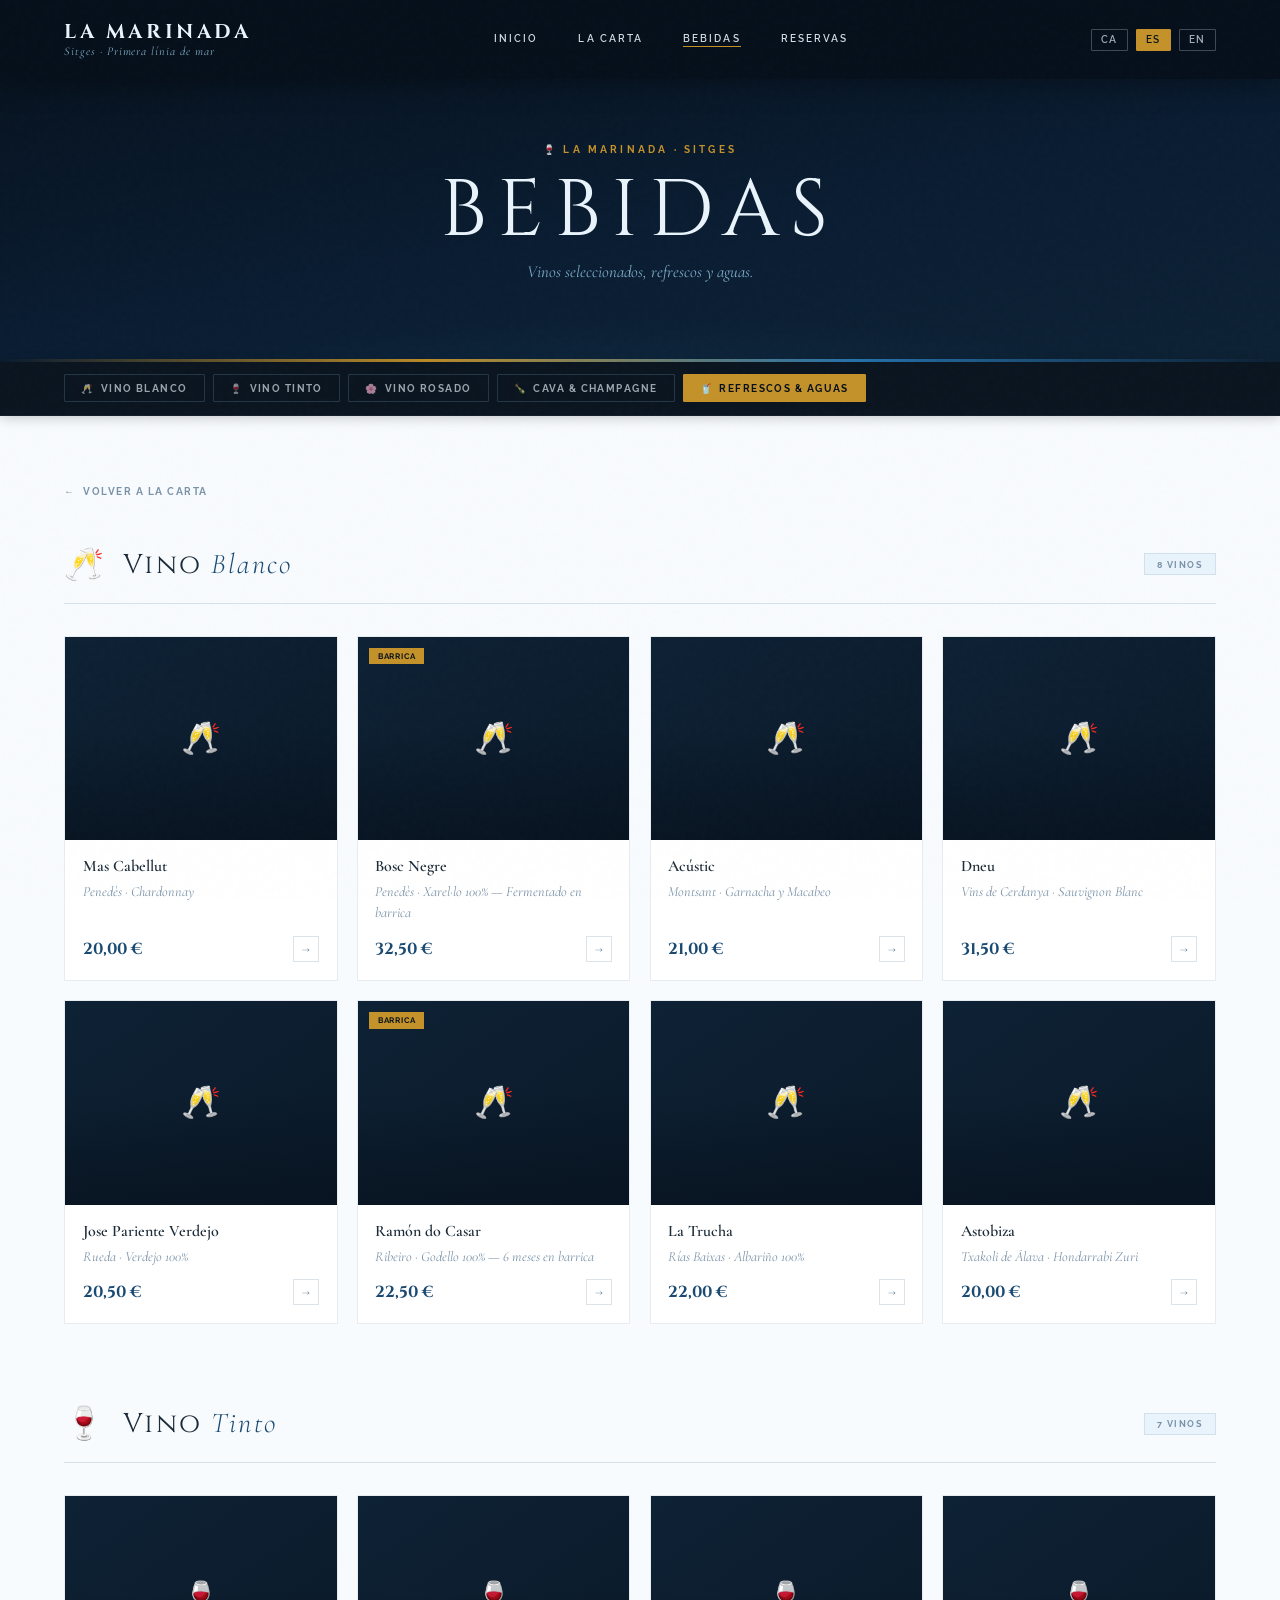
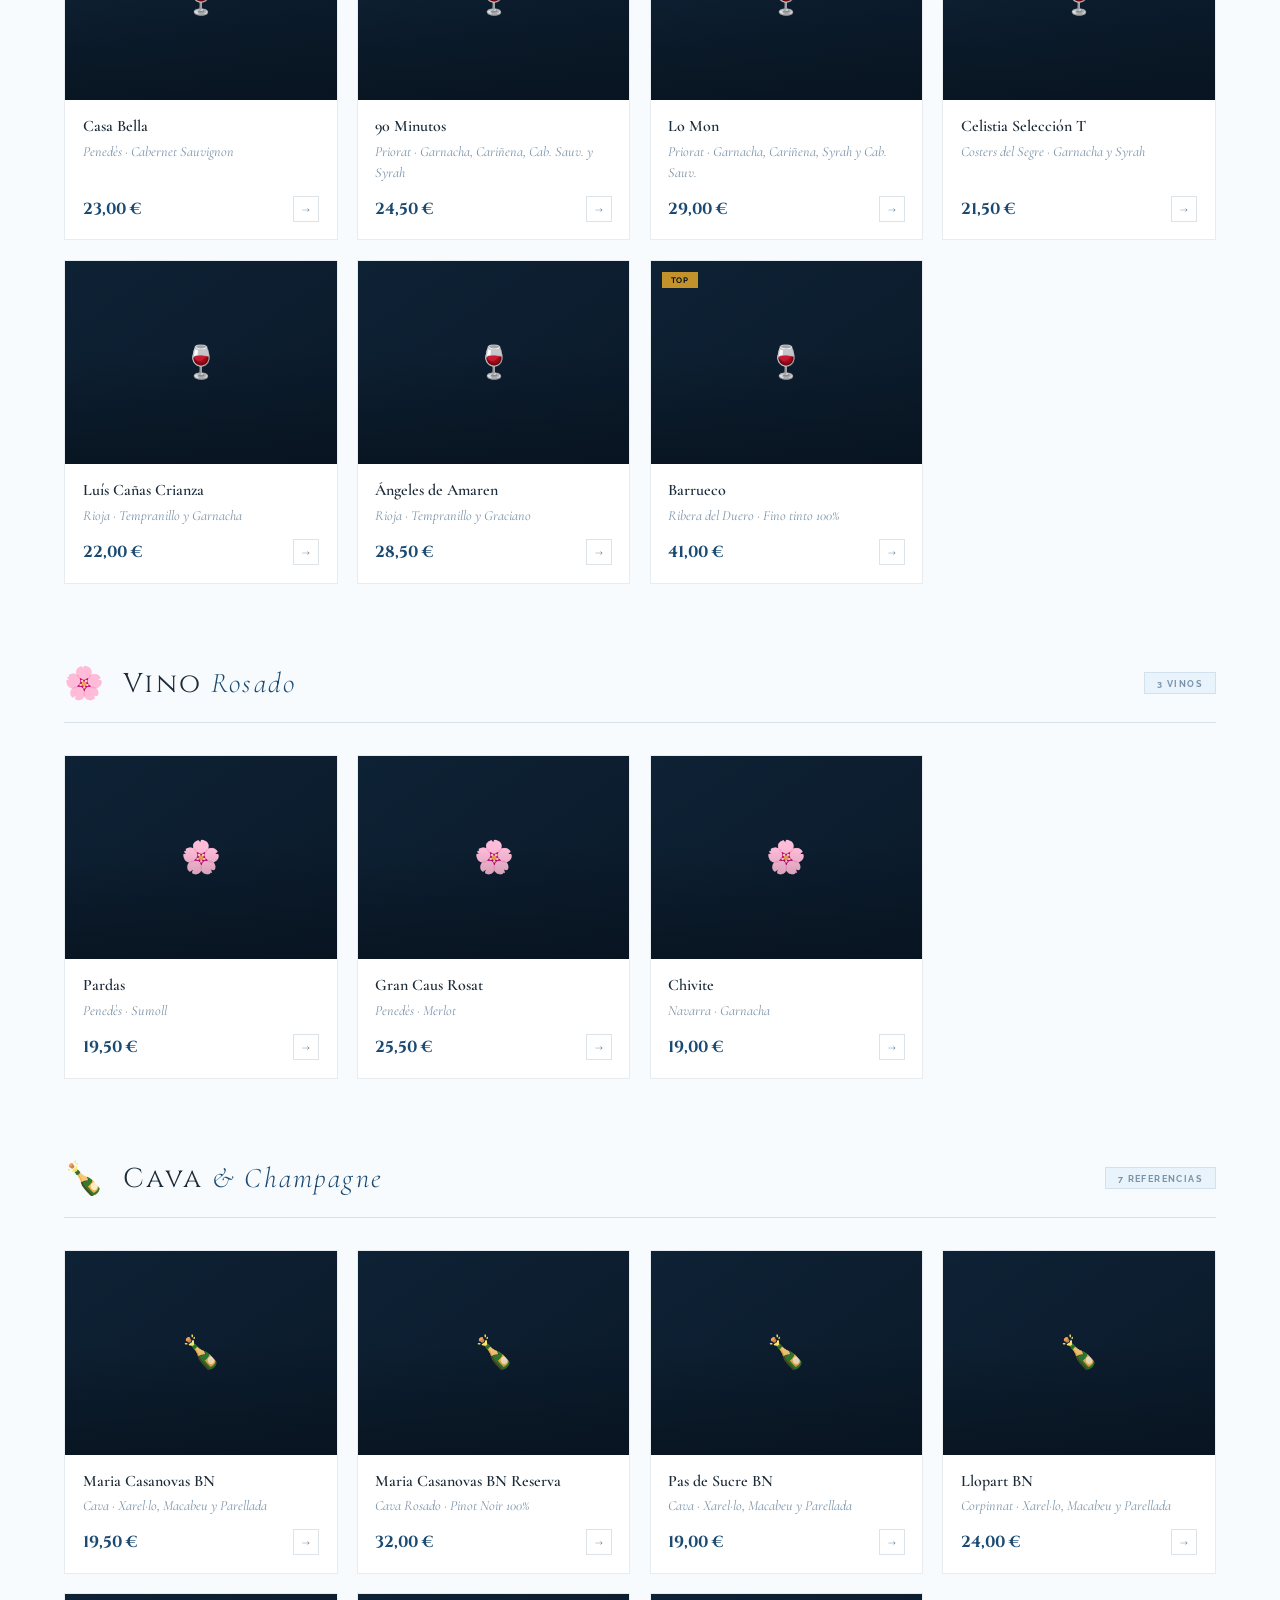
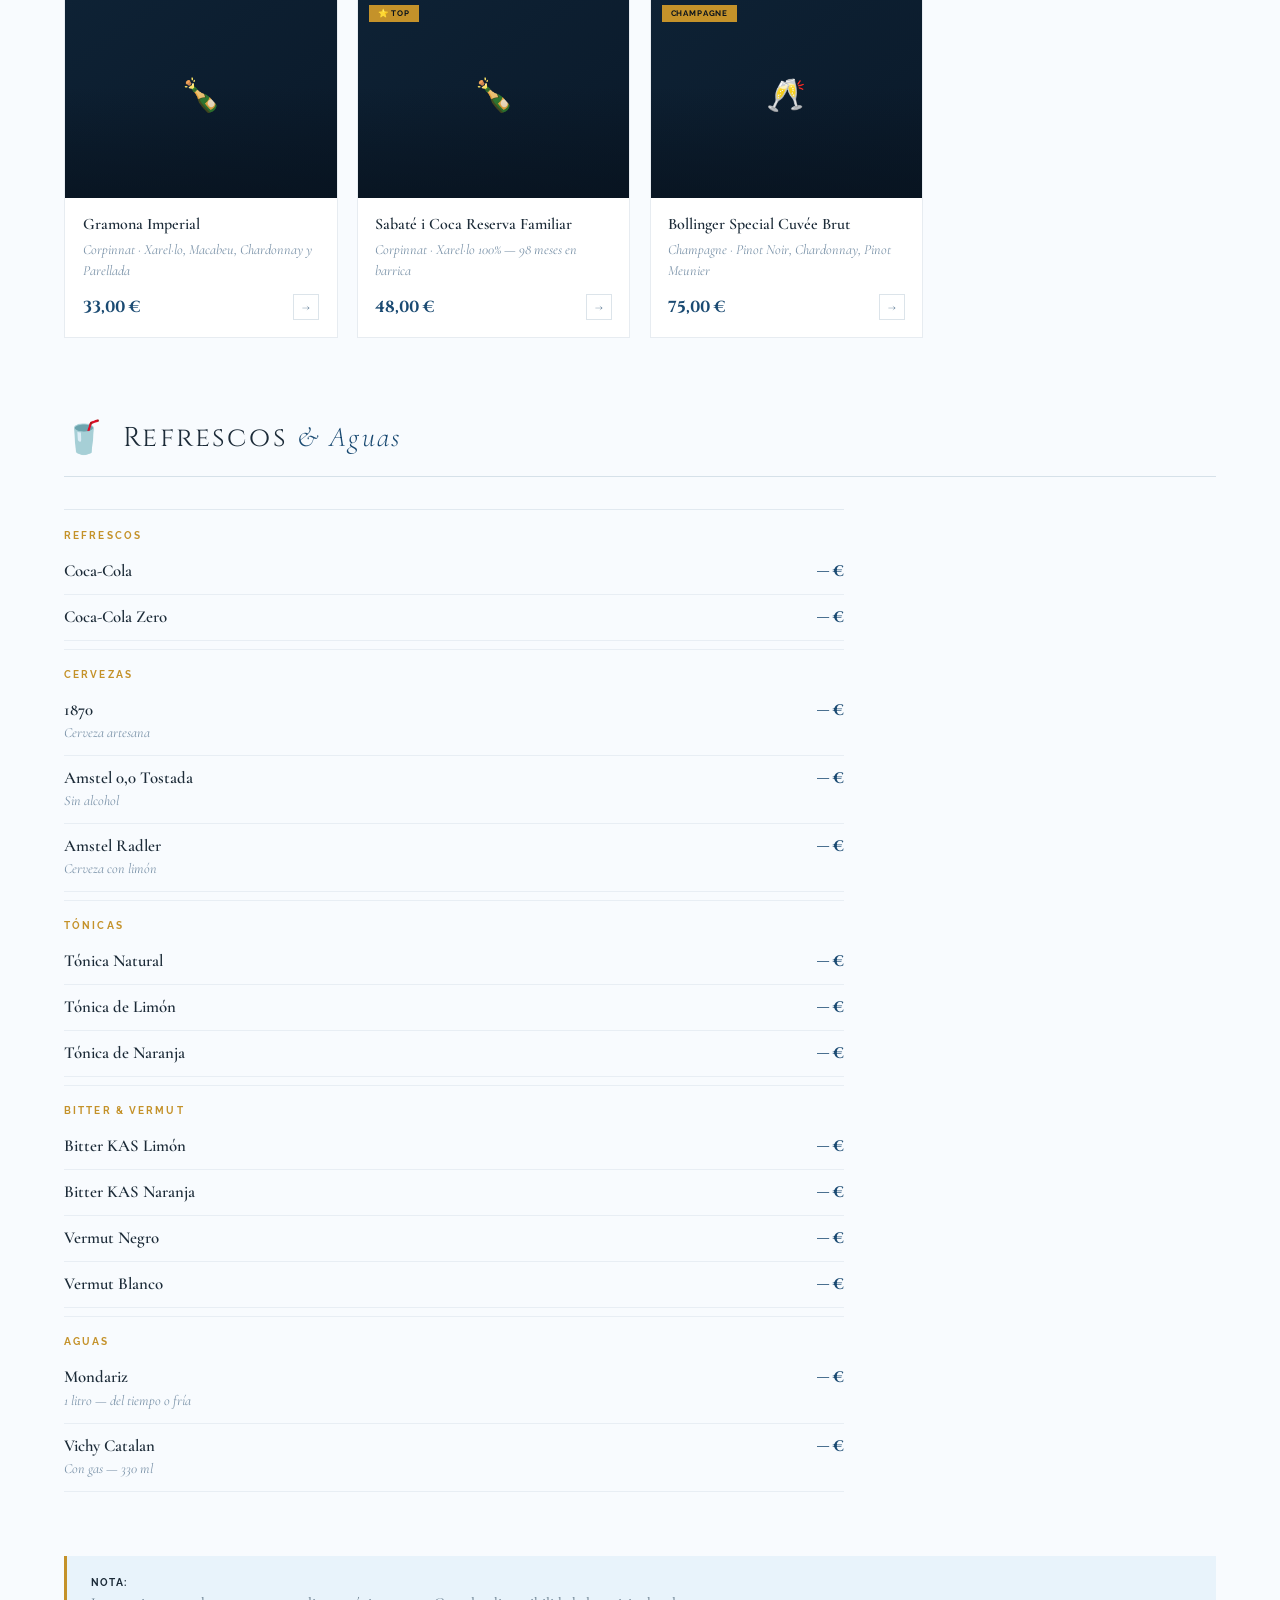
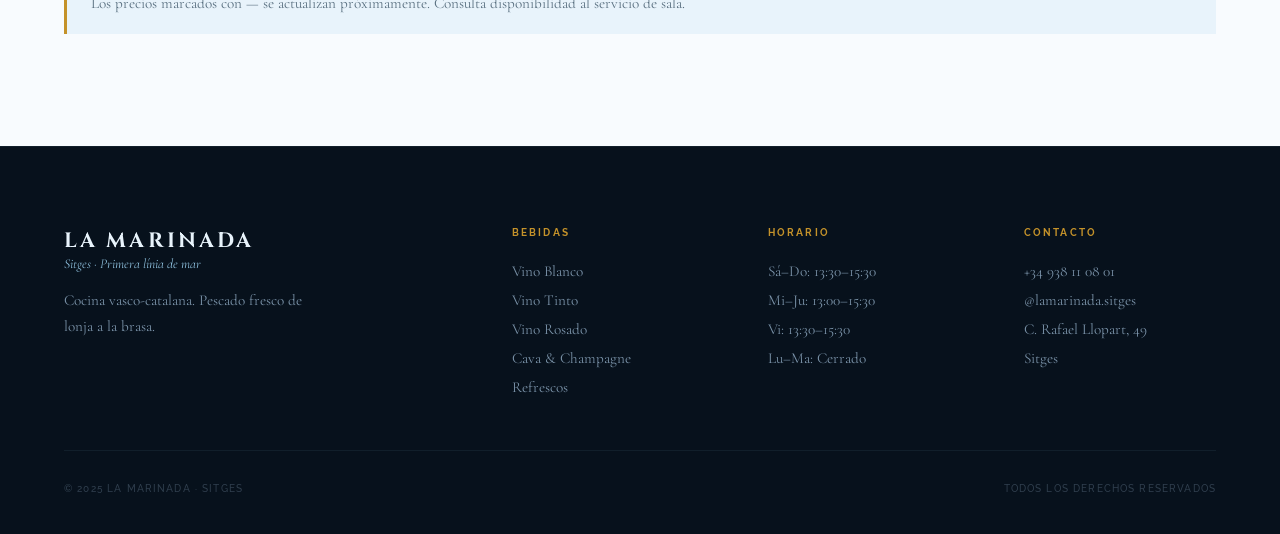
==== commit 66976bf9: "modificaciones de la carta" ====
--- a/begudes.html
+++ b/begudes.html
@@ -237,7 +237,8 @@
   </section>
 
   <!-- ═══ REFRESCOS CA ═══ -->
-  <section class="cat-section" data-lang="ca" id="refrescos">
+  <!-- ═══ REFRESCOS CA ═══ -->
+  <section class="cat-section beg-section" data-lang="ca" id="refrescos">
     <div class="cat-header"><span class="cat-icon">🥤</span><h2 class="cat-title">Refrescos <em>& Aigües</em></h2></div>
     <div class="wine-list">
       <div class="wine-region">Refrescos</div>
@@ -263,7 +264,7 @@
   </section>
 
   <!-- ═══ REFRESCOS ES ═══ -->
-  <section class="cat-section" data-lang="es" id="refrescos">
+  <section class="cat-section beg-section" data-lang="es" id="refrescos">
     <div class="cat-header"><span class="cat-icon">🥤</span><h2 class="cat-title">Refrescos <em>& Aguas</em></h2></div>
     <div class="wine-list">
       <div class="wine-region">Refrescos</div>
@@ -289,7 +290,7 @@
   </section>
 
   <!-- ═══ SOFT DRINKS EN ═══ -->
-  <section class="cat-section" data-lang="en" id="refrescos">
+  <section class="cat-section beg-section" data-lang="en" id="refrescos">
     <div class="cat-header"><span class="cat-icon">🥤</span><h2 class="cat-title">Soft Drinks <em>& Water</em></h2></div>
     <div class="wine-list">
       <div class="wine-region">Soft Drinks</div>
@@ -309,7 +310,7 @@
       <div class="wine-item"><div class="wine-info"><span class="wine-name">Red Vermouth</span></div><span class="wine-price">— €</span></div>
       <div class="wine-item"><div class="wine-info"><span class="wine-name">White Vermouth</span></div><span class="wine-price">— €</span></div>
       <div class="wine-region">Water</div>
-      <div class="wine-item"><div class="wine-info"><span class="wine-name">Mondariz</span><span class="wine-grape">1 litre — still, room temperature or cold</span></div><span class="wine-price">— €</span></div>
+      <div class="wine-item"><div class="wine-info"><span class="wine-name">Mondariz</span><span class="wine-grape">1 litre — still, room temp. or cold</span></div><span class="wine-price">— €</span></div>
       <div class="wine-item"><div class="wine-info"><span class="wine-name">Vichy Catalan</span><span class="wine-grape">Sparkling — 330 ml</span></div><span class="wine-price">— €</span></div>
     </div>
   </section>
@@ -352,7 +353,7 @@
         <h5><span data-lang="ca">Contacte</span><span data-lang="es">Contacto</span><span data-lang="en">Contact</span></h5>
         <a href="tel:+34938110801">+34 938 11 08 01</a>
         <a href="https://www.instagram.com/lamarinada.sitges" target="_blank">@lamarinada.sitges</a>
-        <a href="https://maps.app.goo.gl/DbhWKGogLUuY2MYQ8" target="_blank" rel="noopener">C. Rafael Llopart, 49<br>Sitges</a>
+        <a href="https://www.google.com/maps/search/La+Marinada+Sitges/@41.235955,1.812952,17z" target="_blank" rel="noopener">C. Rafael Llopart, 49<br>Sitges</a>
       </div>
     </div>
     <div class="footer-bottom">
--- a/carta.css
+++ b/carta.css
@@ -53,8 +53,8 @@
   padding: .8rem 4rem;
   display: flex; gap: .5rem; flex-wrap: nowrap;
   overflow-x: auto;
-  border-bottom: 1px solid rgba(139,188,217,.1);
-  box-shadow: 0 4px 20px rgba(0,0,0,.3);
+  border-bottom: 1px solid rgba(139,188,217,.06);
+  box-shadow: 0 2px 12px rgba(0,0,0,.2);
 }
 
 .cat-nav::-webkit-scrollbar { height: 2px; }
